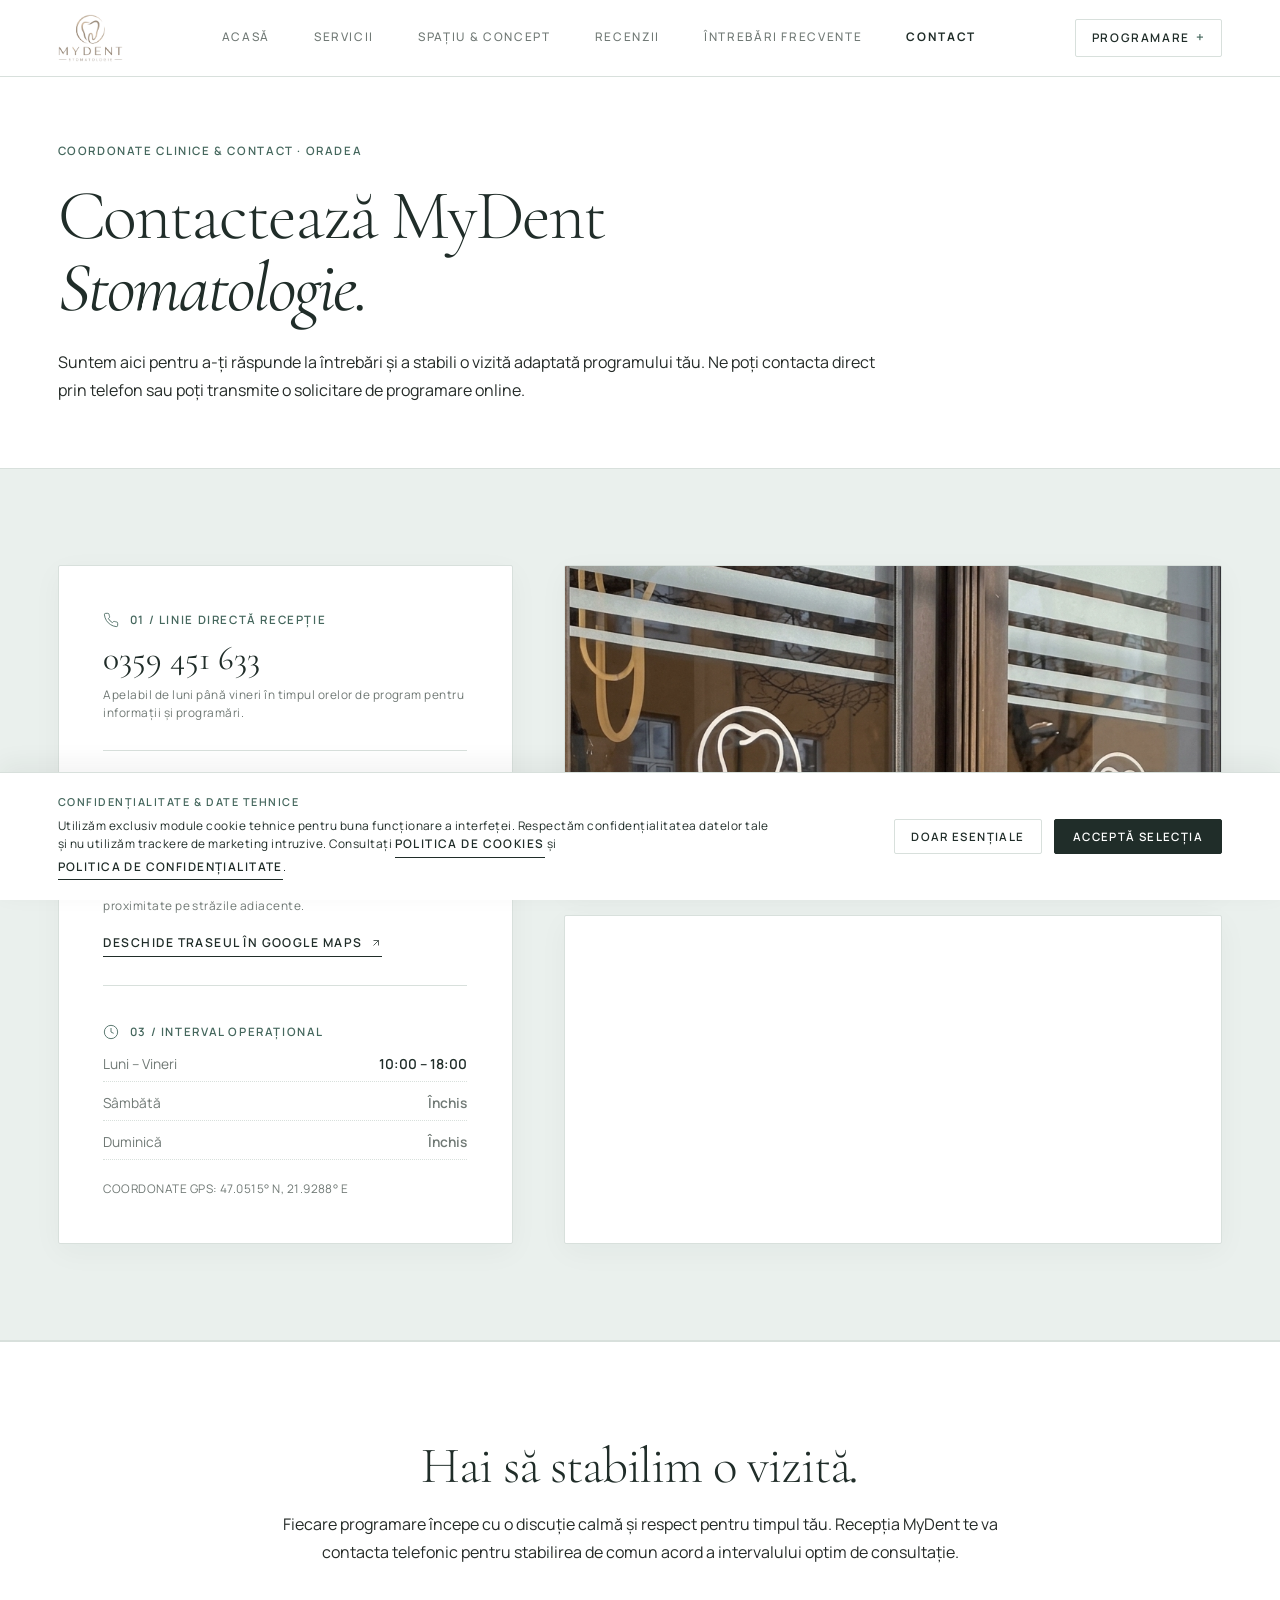
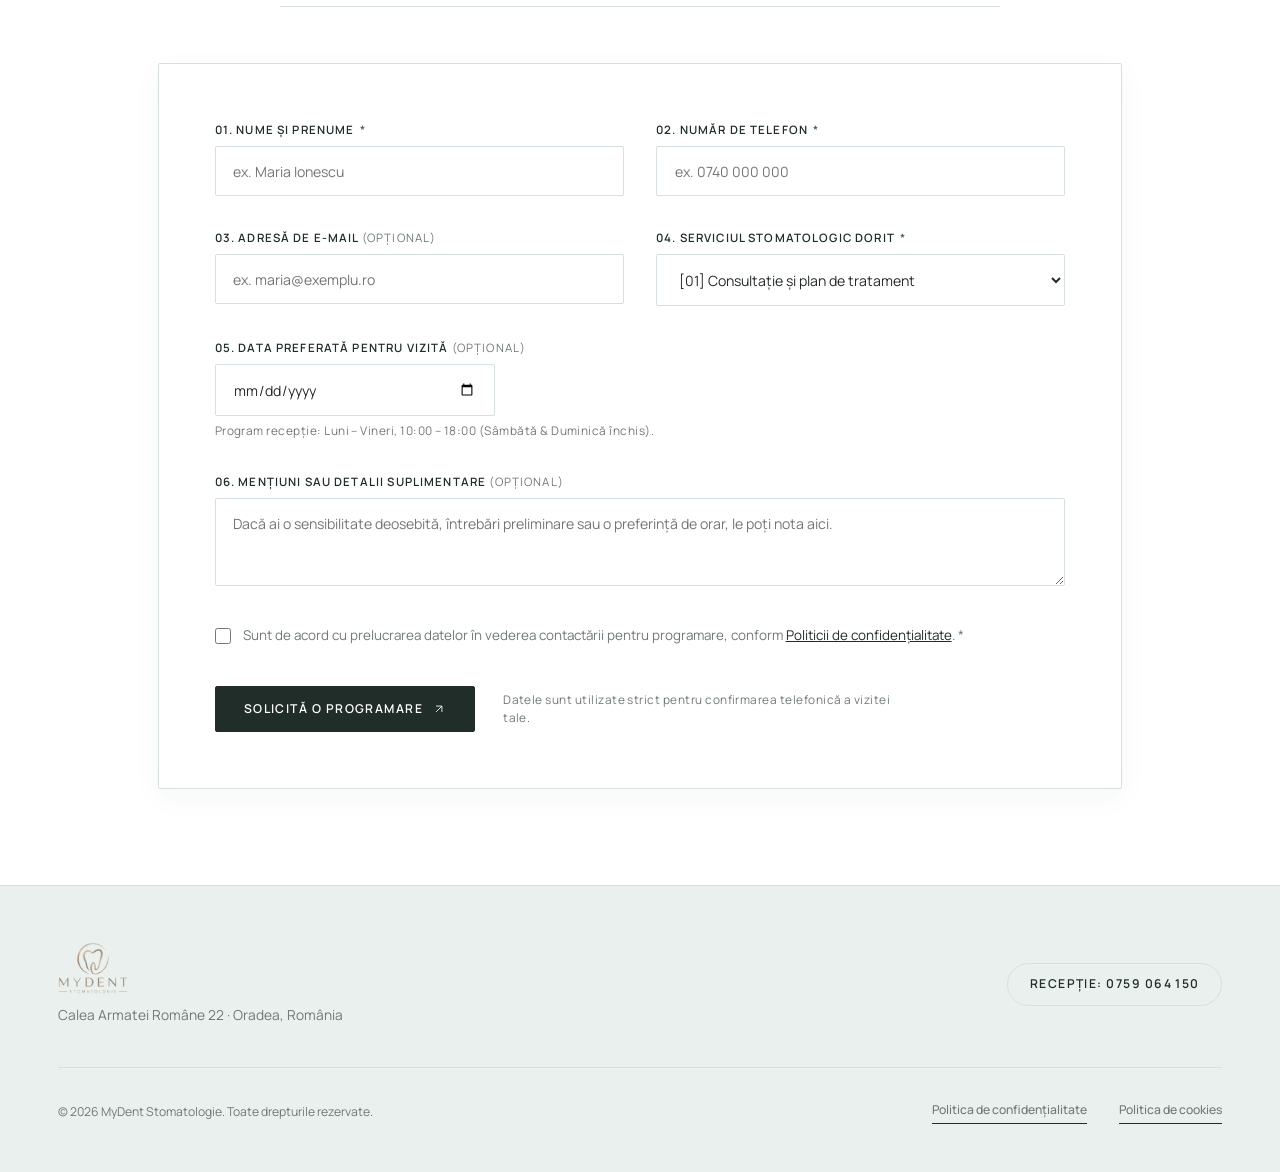
==== contact.html @ 9d2255e8 "Initial commit: MyDent Stomatologie Oradea website" ====
<!DOCTYPE html>
<html lang="ro">
  <head>
    <meta charset="UTF-8" />
    <meta name="viewport" content="width=device-width, initial-scale=1.0" />
    <title>Contact &amp; Localizare | MyDent Stomatologie Oradea</title>
    <meta name="description" content="Contactează clinica stomatologică MyDent din Oradea. Telefon: 0359 451 633. Adresă: Calea Armatei Române 22. Solicită o programare online." />
    <meta name="robots" content="index, follow" />
    <link rel="icon" type="image/x-icon" href="favicon.ico?v=5" />
    <link rel="icon" type="image/png" sizes="32x32" href="images/favicon.png?v=5" />
    <link rel="icon" type="image/png" sizes="16x16" href="images/favicon-16x16.png?v=5" />
    <link rel="apple-touch-icon" sizes="180x180" href="images/apple-touch-icon.png?v=5" />
    
    <!-- Open Graph -->
    <meta property="og:type" content="website" />
    <meta property="og:title" content="Contact &amp; Localizare | MyDent Stomatologie Oradea" />
    <meta property="og:description" content="Informații de contact, program de consultații și hartă de acces la MyDent Stomatologie pe Calea Armatei Române 22, Oradea." />
    <meta property="og:locale" content="ro_RO" />
    <meta property="og:image" content="images/clinic/entrance_door.jpg" />

    <!-- Google Fonts -->
    <link rel="preconnect" href="https://fonts.googleapis.com" />
    <link rel="preconnect" href="https://fonts.gstatic.com" crossorigin />
    <link href="https://fonts.googleapis.com/css2?family=Cormorant+Garamond:ital,wght@0,300;0,400;0,500;0,600;0,700;1,400;1,500;1,600&family=Manrope:wght@300;400;500;600;700;800&display=swap" rel="stylesheet" />

    <!-- Stylesheet -->
    <link rel="stylesheet" href="css/style.css" />
  </head>
  <body>
    <!-- Site Header -->
    <header class="site-header">
      <div class="container header-container">
        <a href="index.html" style="display: flex; align-items: center; text-decoration: none;" aria-label="MyDent Stomatologie Oradea - Acasă">
          <img src="images/mydent-logo.png" alt="MyDent Stomatologie Oradea" class="header-brand-logo" />
        </a>

        <nav class="desktop-nav" aria-label="Navigare principală">
          <a href="index.html" class="editorial-nav-item">Acasă</a>
          <a href="servicii.html" class="editorial-nav-item">Servicii</a>
          <a href="despre-noi.html" class="editorial-nav-item">Spațiu &amp; Concept</a>
          <a href="index.html#recenzii" class="editorial-nav-item">Recenzii</a>
          <a href="index.html#faq" class="editorial-nav-item">Întrebări Frecvente</a>
          <a href="contact.html" class="editorial-nav-item active">Contact</a>
        </nav>

        <div style="display: flex; align-items: center; gap: 1rem;">
          <a href="#programare" class="btn-nav-enquire desktop-enquire-btn" style="display: none;">
            <span>Programare</span>
            <span style="font-size: 0.85rem; line-height: 1; color: var(--color-primary-accent);">+</span>
          </a>

          <button type="button" class="mobile-toggle" id="mobileToggleBtn" aria-expanded="false" aria-label="Deschide meniul principal">
            <svg class="icon-menu" width="20" height="20" viewBox="0 0 24 24" fill="none" stroke="currentColor" stroke-width="1.5"><line x1="4" x2="20" y1="12" y2="12"/><line x1="4" x2="20" y1="6" y2="6"/><line x1="4" x2="20" y1="18" y2="18"/></svg>
            <svg class="icon-close" width="20" height="20" viewBox="0 0 24 24" fill="none" stroke="currentColor" stroke-width="1.5" style="display: none;"><path d="M18 6 6 18"/><path d="m6 6 12 12"/></svg>
          </button>
        </div>
      </div>
    </header>

    <!-- Mobile Drawer -->
    <div class="mobile-drawer" id="mobileDrawer" role="dialog" aria-modal="true" aria-label="Meniu de navigare">
      <div style="display: flex; flex-direction: column;">
        <span class="editorial-label" style="margin-bottom: 1.5rem;">INDEX NAVIGARE · MYDENT</span>
        <a href="index.html" class="mobile-drawer-link">Acasă</a>
        <a href="servicii.html" class="mobile-drawer-link">Servicii</a>
        <a href="despre-noi.html" class="mobile-drawer-link">Spațiu &amp; Concept</a>
        <a href="index.html#recenzii" class="mobile-drawer-link">Recenzii</a>
        <a href="index.html#faq" class="mobile-drawer-link">Întrebări Frecvente</a>
        <a href="contact.html" class="mobile-drawer-link active">Contact</a>
      </div>

      <div style="display: flex; flex-direction: column; gap: 1.25rem; padding-top: 2rem; border-top: 1px solid var(--color-borders);">
        <a href="#programare" class="btn-editorial-primary" style="width: 100%; text-align: center;">
          <span>Solicită o programare</span>
          <span>+</span>
        </a>
        <div style="display: flex; flex-direction: column; gap: 0.35rem; font-size: 0.82rem;">
          <div style="color: var(--color-text-secondary); text-transform: uppercase; font-size: 0.68rem; letter-spacing: 0.12em;">Recepție Oradea</div>
          <a href="tel:+40359451633" style="font-weight: 600; color: var(--color-forest-charcoal); text-decoration: none;">0359 451 633</a>
          <div style="color: var(--color-text-secondary);">Calea Armatei Române 22, 410087 Oradea, România</div>
        </div>
      </div>
    </div>

    <!-- Main Content -->
    <main>
      <!-- =========================================================================
           1. EDITORIAL HEADER BANNER
           ========================================================================= -->
      <section style="padding-top: clamp(3rem, 5vw, 5.5rem); padding-bottom: clamp(3rem, 5vw, 4.5rem); background-color: var(--color-white); border-bottom: 1px solid var(--color-borders);">
        <div class="container">
          <div style="max-width: 840px;">
            <span class="editorial-label" style="margin-bottom: 1.25rem; display: block;">
              COORDONATE CLINICE &amp; CONTACT · ORADEA
            </span>
            <h1 class="editorial-hero-title" style="font-size: clamp(2.8rem, 5.5vw, 5rem); margin-bottom: 1.5rem;">
              Contactează MyDent<br />
              <em>Stomatologie.</em>
            </h1>
            <p class="lead-editorial" style="line-height: 1.75; color: var(--color-text-main);">
              Suntem aici pentru a-ți răspunde la întrebări și a stabili o vizită adaptată programului tău. Ne poți contacta direct prin telefon sau poți transmite o solicitare de programare online.
            </p>
          </div>
        </div>
      </section>

      <!-- =========================================================================
           2. CONTACT INDEX & REAL ENTRANCE PHOTOGRAPHY (PALE SAGE #EAF0ED)
           ========================================================================= -->
      <section style="padding-top: 6rem; padding-bottom: 6rem; background-color: var(--color-sec-bg); border-bottom: 1px solid var(--color-borders);">
        <div class="container">
          <div style="display: grid; grid-template-columns: repeat(12, 1fr); gap: clamp(2rem, 4vw, 3.5rem); align-items: stretch;">
            
            <!-- Left 5 Columns -->
            <div style="grid-column: span 5;" class="contact-info-col">
              <div style="background-color: var(--color-white); border: 1px solid var(--color-borders); padding: clamp(2rem, 3.5vw, 3rem); display: flex; flex-direction: column; gap: 2.25rem; height: 100%; justify-content: space-between; box-shadow: 0 8px 30px rgba(32, 45, 41, 0.04); border-radius: 2px;">
                <!-- 01. Telefon -->
                <div style="border-bottom: 1px solid var(--color-borders); padding-bottom: 1.75rem;">
                  <div style="display: flex; align-items: center; gap: 0.65rem; margin-bottom: 0.75rem;">
                    <svg width="16" height="16" viewBox="0 0 24 24" fill="none" stroke="var(--color-primary-accent)" stroke-width="1.3"><path d="M22 16.92v3a2 2 0 0 1-2.18 2 19.79 19.79 0 0 1-8.63-3.07 19.5 19.5 0 0 1-6-6 19.79 19.79 0 0 1-3.07-8.67A2 2 0 0 1 4.11 2h3a2 2 0 0 1 2 1.72 12.84 12.84 0 0 0 .7 2.81 2 2 0 0 1-.45 2.11L8.09 9.91a16 16 0 0 0 6 6l1.27-1.27a2 2 0 0 1 2.11-.45 12.84 12.84 0 0 0 2.81.7A2 2 0 0 1 22 16.92z"/></svg>
                    <span class="editorial-label" style="font-size: 0.72rem;">01 / LINIE DIRECTĂ RECEPȚIE</span>
                  </div>
                  <a href="tel:+40359451633" style="font-family: var(--font-serif); font-size: 2.1rem; font-weight: 400; color: var(--color-forest-charcoal); display: block; text-decoration: none; line-height: 1.1; margin-bottom: 0.5rem;">
                    0359 451 633
                  </a>
                  <p class="caption-editorial" style="margin: 0; color: var(--color-text-secondary);">
                    Apelabil de luni până vineri în timpul orelor de program pentru informații și programări.
                  </p>
                </div>

                <!-- 02. Adresă -->
                <div style="border-bottom: 1px solid var(--color-borders); padding-bottom: 1.75rem;">
                  <div style="display: flex; align-items: center; gap: 0.65rem; margin-bottom: 0.75rem;">
                    <svg width="16" height="16" viewBox="0 0 24 24" fill="none" stroke="var(--color-primary-accent)" stroke-width="1.3"><path d="M20 10c0 4.993-5.539 10.193-7.399 11.799a1 1 0 0 1-1.202 0C9.539 20.193 4 14.993 4 10a8 8 0 0 1 16 0"/><circle cx="12" cy="10" r="3"/></svg>
                    <span class="editorial-label" style="font-size: 0.72rem;">02 / SEDIU &amp; ACCES CLINICĂ</span>
                  </div>
                  <div style="font-weight: 600; font-size: 1.05rem; color: var(--color-forest-charcoal); margin-bottom: 0.35rem;">
                    Calea Armatei Române 22, 410087 Oradea, România
                  </div>
                  <p class="caption-editorial" style="margin: 0 0 0.85rem 0; color: var(--color-text-secondary);">
                    Parter, acces stradal direct și locuri de parcare disponibile în proximitate pe străzile adiacente.
                  </p>
                  <a href="https://www.google.com/maps/search/?api=1&query=Calea+Armatei+Rom%C3%A2ne+22,+410087+Oradea,+Rom%C3%A2nia" target="_blank" rel="noopener noreferrer" class="editorial-link" style="font-size: 0.76rem;">
                    <span>Deschide traseul în Google Maps</span>
                    <svg width="12" height="12" viewBox="0 0 24 24" fill="none" stroke="currentColor" stroke-width="1.5"><path d="M7 7h10v10"/><path d="M7 17 17 7"/></svg>
                  </a>
                </div>

                <!-- 03. Program -->
                <div>
                  <div style="display: flex; align-items: center; gap: 0.65rem; margin-bottom: 0.75rem;">
                    <svg width="16" height="16" viewBox="0 0 24 24" fill="none" stroke="var(--color-primary-accent)" stroke-width="1.3"><circle cx="12" cy="12" r="10"/><polyline points="12 6 12 12 16 14"/></svg>
                    <span class="editorial-label" style="font-size: 0.72rem;">03 / INTERVAL OPERAȚIONAL</span>
                  </div>

                  <div style="display: flex; flex-direction: column; gap: 0.6rem;">
                    <div style="display: flex; justify-content: space-between; font-size: 0.86rem; padding-bottom: 0.35rem; border-bottom: 1px dotted var(--color-borders);">
                      <span style="color: var(--color-text-secondary);">Luni – Vineri</span>
                      <span style="font-weight: 600; color: var(--color-forest-charcoal);">10:00 – 18:00</span>
                    </div>
                    <div style="display: flex; justify-content: space-between; font-size: 0.86rem; padding-bottom: 0.35rem; border-bottom: 1px dotted var(--color-borders);">
                      <span style="color: var(--color-text-secondary);">Sâmbătă</span>
                      <span style="font-weight: 600; color: var(--color-text-secondary);">Închis</span>
                    </div>
                    <div style="display: flex; justify-content: space-between; font-size: 0.86rem; padding-bottom: 0.35rem; border-bottom: 1px dotted var(--color-borders);">
                      <span style="color: var(--color-text-secondary);">Duminică</span>
                      <span style="font-weight: 600; color: var(--color-text-secondary);">Închis</span>
                    </div>
                  </div>

                  <div class="caption-editorial" style="margin-top: 1.25rem; color: var(--color-text-secondary);">
                    COORDONATE GPS: 47.0515° N, 21.9288° E
                  </div>
                </div>
              </div>
            </div>

            <!-- Right 7 Columns -->
            <div style="grid-column: span 7;" class="contact-map-col">
              <div style="display: flex; flex-direction: column; gap: 1.75rem; height: 100%;">
                <div style="border: 1px solid var(--color-borders); overflow: hidden; background-color: var(--color-white); box-shadow: 0 8px 30px rgba(32, 45, 41, 0.04); border-radius: 2px;">
                  <img src="images/clinic/entrance_door.jpg" alt="Intrarea reală a clinicii MyDent pe Calea Armatei Române 22 cu sigla și programul afișat" style="width: 100%; height: 320px; object-fit: cover; object-position: center 20%; display: block;" />
                </div>

                <div style="flex-grow: 1; min-height: 280px; border: 1px solid var(--color-borders); overflow: hidden; background-color: var(--color-white); border-radius: 2px; box-shadow: 0 8px 30px rgba(32, 45, 41, 0.04);">
                  <iframe title="Harta localizare MyDent Stomatologie Oradea" width="100%" height="100%" style="border: 0; min-height: 280px; display: block;" loading="lazy" allowfullscreen referrerpolicy="no-referrer-when-downgrade" src="https://maps.google.com/maps?q=Calea+Armatei+Romane+22,+Oradea,+Romania&t=&z=16&ie=UTF8&iwloc=&output=embed"></iframe>
                </div>
              </div>
            </div>

          </div>
        </div>
      </section>

      <!-- =========================================================================
           3. APPOINTMENT RESERVATION SECTION
           ========================================================================= -->
      <section id="programare" style="background-color: var(--color-main-bg); padding: 6rem 0; border-top: 1px solid var(--color-borders);">
        <div class="container" style="max-width: 1080px;">
          <div style="max-width: 720px; margin: 0 auto 3.5rem auto; text-align: center; padding-bottom: 2.5rem; border-bottom: 1px solid var(--color-borders);">
            <h2 class="headline-section" style="margin-bottom: 1rem;">
              Hai să stabilim o vizită<em>.</em>
            </h2>
            <p class="lead-editorial" style="margin: 0 auto; color: var(--color-text-main);">
              Fiecare programare începe cu o discuție calmă și respect pentru timpul tău. Recepția MyDent te va contacta telefonic pentru stabilirea de comun acord a intervalului optim de consultație.
            </p>
          </div>

          <div style="background-color: var(--color-white); border: 1px solid var(--color-borders); padding: clamp(2rem, 5vw, 3.5rem); box-shadow: 0 8px 30px rgba(32, 45, 41, 0.04); border-radius: 2px;">
            <div id="formSuccessBox" style="display: none; text-align: left; padding: 2rem; border-left: 3px solid var(--color-primary-accent); background-color: var(--color-sec-bg); border-radius: 2px;">
              <div style="display: flex; align-items: center; gap: 0.6rem; margin-bottom: 0.8rem; color: var(--color-primary-accent);">
                <svg width="20" height="20" viewBox="0 0 24 24" fill="none" stroke="currentColor" stroke-width="1.5"><path d="M12 22c5.523 0 10-4.477 10-10S17.523 2 12 2 2 6.477 2 12s4.477 10 10 10z"/><path d="m9 12 2 2 4-4"/></svg>
                <span class="editorial-label">SOLICITARE ÎNREGISTRATĂ CU SUCCES</span>
              </div>
              <h3 style="font-family: var(--font-serif); font-size: 2rem; font-weight: 400; margin-bottom: 0.75rem; color: var(--color-forest-charcoal);">
                Vă mulțumim pentru încredere<em>.</em>
              </h3>
              <p class="body-editorial" style="margin-bottom: 1.5rem; max-width: 680px; color: var(--color-text-main);">
                Cererea ta a fost transmisă. Un reprezentant MyDent te va contacta telefonic în intervalul orelor de program (Luni – Vineri: 10:00 – 18:00) pentru a confirma data și ora exactă.
              </p>
              <div style="padding: 1rem 1.25rem; background-color: var(--color-soft-sage); border: 1px solid var(--color-borders); font-size: 0.82rem; color: var(--color-forest-charcoal); margin-bottom: 1.75rem;">
                <strong>Notă de conformitate:</strong> Aceasta reprezintă o solicitare preliminară. Rezervarea devine definitivă numai după confirmarea telefonică directă cu personalul clinicii.
              </div>
              <div style="display: flex; gap: 1rem; flex-wrap: wrap;">
                <button type="button" id="formResetBtn" class="btn-editorial-outline">Trimite altă solicitare</button>
                <a href="tel:+40359451633" class="btn-editorial-primary">
                  <svg width="14" height="14" viewBox="0 0 24 24" fill="none" stroke="currentColor" stroke-width="1.4"><path d="M22 16.92v3a2 2 0 0 1-2.18 2 19.79 19.79 0 0 1-8.63-3.07 19.5 19.5 0 0 1-6-6 19.79 19.79 0 0 1-3.07-8.67A2 2 0 0 1 4.11 2h3a2 2 0 0 1 2 1.72 12.84 12.84 0 0 0 .7 2.81 2 2 0 0 1-.45 2.11L8.09 9.91a16 16 0 0 0 6 6l1.27-1.27a2 2 0 0 1 2.11-.45 12.84 12.84 0 0 0 2.81.7A2 2 0 0 1 22 16.92z"/></svg>
                  <span>Apelează recepția: 0359 451 633</span>
                </a>
              </div>
            </div>

            <form id="appointmentForm" novalidate>
              <div style="display: grid; grid-template-columns: repeat(auto-fit, minmax(240px, 1fr)); gap: 2rem; margin-bottom: 2rem;">
                <div>
                  <label for="fullName" class="form-editorial-label">01. Nume și prenume <span class="req">*</span></label>
                  <input id="fullName" type="text" required class="form-editorial-input" placeholder="ex. Maria Ionescu" />
                  <span id="fullNameError" style="display: none; font-size: 0.75rem; color: #b93838; margin-top: 0.35rem; font-family: var(--font-sans);"></span>
                </div>
                <div>
                  <label for="phone" class="form-editorial-label">02. Număr de telefon <span class="req">*</span></label>
                  <input id="phone" type="tel" required class="form-editorial-input" placeholder="ex. 0740 000 000" />
                  <span id="phoneError" style="display: none; font-size: 0.75rem; color: #b93838; margin-top: 0.35rem; font-family: var(--font-sans);"></span>
                </div>
              </div>

              <div style="display: grid; grid-template-columns: repeat(auto-fit, minmax(240px, 1fr)); gap: 2rem; margin-bottom: 2rem;">
                <div>
                  <label for="email" class="form-editorial-label">03. Adresă de e-mail <span style="color: var(--color-text-secondary); font-weight: 400;">(opțional)</span></label>
                  <input id="email" type="email" class="form-editorial-input" placeholder="ex. maria@exemplu.ro" />
                  <span id="emailError" style="display: none; font-size: 0.75rem; color: #b93838; margin-top: 0.35rem; font-family: var(--font-sans);"></span>
                </div>
                <div>
                  <label for="service" class="form-editorial-label">04. Serviciul stomatologic dorit <span class="req">*</span></label>
                  <select id="service" class="form-editorial-select">
                    <option value="Consultație și plan de tratament">[01] Consultație și plan de tratament</option>
                    <option value="Detartraj și igienizare profesională">[02] Detartraj și igienizare profesională</option>
                    <option value="Estetică dentară">[03] Estetică dentară</option>
                    <option value="Albire dentară">[04] Albire dentară</option>
                    <option value="Implantologie">[05] Implantologie</option>
                    <option value="Tratamente fără durere">[06] Tratamente fără durere</option>
                    <option value="Alte servicii">[07] Altă consultație sau tratament</option>
                  </select>
                </div>
              </div>

              <div style="margin-bottom: 2rem;">
                <label for="preferredDate" class="form-editorial-label">05. Data preferată pentru vizită <span style="color: var(--color-text-secondary); font-weight: 400;">(opțional)</span></label>
                <input id="preferredDate" type="date" class="form-editorial-input" style="max-width: 280px;" />
                <span class="caption-editorial" style="display: block; margin-top: 0.4rem; color: var(--color-text-secondary);">Program recepție: Luni – Vineri, 10:00 – 18:00 (Sâmbătă &amp; Duminică închis).</span>
              </div>

              <div style="margin-bottom: 2rem;">
                <label for="message" class="form-editorial-label">06. Mențiuni sau detalii suplimentare <span style="color: var(--color-text-secondary); font-weight: 400;">(opțional)</span></label>
                <textarea id="message" rows="3" class="form-editorial-textarea" placeholder="Dacă ai o sensibilitate deosebită, întrebări preliminare sau o preferință de orar, le poți nota aici."></textarea>
              </div>

              <div style="margin-bottom: 2.5rem;">
                <label style="display: flex; align-items: flex-start; gap: 0.75rem; cursor: pointer; font-size: 0.84rem; color: var(--color-text-secondary); line-height: 1.5;">
                  <input type="checkbox" id="privacyConsent" style="margin-top: 3px; accent-color: var(--color-primary-accent); width: 16px; height: 16px; border-radius: 2px;" />
                  <span>
                    Sunt de acord cu prelucrarea datelor în vederea contactării pentru programare, conform
                    <a href="politica-confidentialitate.html" target="_blank" style="color: var(--color-forest-charcoal); text-decoration: underline;">Politicii de confidențialitate</a>. <span class="req">*</span>
                  </span>
                </label>
                <span id="privacyConsentError" style="display: none; font-size: 0.75rem; color: #b93838; margin-top: 0.35rem; margin-left: 1.75rem; font-family: var(--font-sans);"></span>
              </div>

              <div style="display: flex; align-items: center; gap: 1.75rem; flex-wrap: wrap;">
                <button type="submit" class="btn-editorial-primary" style="min-width: 240px;">
                  <span>Solicită o programare</span>
                  <svg width="14" height="14" viewBox="0 0 24 24" fill="none" stroke="currentColor" stroke-width="1.5"><path d="M7 7h10v10"/><path d="M7 17 17 7"/></svg>
                </button>
                <span class="caption-editorial" style="max-width: 400px; color: var(--color-text-secondary);">
                  Datele sunt utilizate strict pentru confirmarea telefonică a vizitei tale.
                </span>
              </div>
            </form>
          </div>
        </div>
      </section>
    </main>

    <!-- Footer -->
    <footer class="site-footer">
      <div class="container">
        <div style="display: flex; flex-wrap: wrap; align-items: center; justify-content: space-between; gap: 2rem; padding-bottom: 2.5rem; border-bottom: 1px solid var(--color-borders);">
          <div style="display: flex; flex-direction: column; gap: 0.65rem;">
            <a href="index.html" style="display: inline-block; text-decoration: none;" aria-label="MyDent Stomatologie Oradea - Acasă">
              <img src="images/mydent-logo.png" alt="MyDent Stomatologie Oradea" style="height: 52px; width: auto; display: block; object-fit: contain;" />
            </a>
            <div style="font-size: 0.86rem; color: var(--color-text-secondary);">
              Calea Armatei Române 22 · Oradea, România
            </div>
          </div>

          <a href="tel:0759064150" class="btn-editorial-outline" style="padding: 0.65rem 1.35rem; font-size: 0.76rem; border-radius: 999px; text-decoration: none;">
            <span>Recepție: 0759 064 150</span>
          </a>
        </div>

        <div style="display: flex; flex-wrap: wrap; align-items: center; justify-content: space-between; gap: 1.25rem; padding-top: 2rem; font-size: 0.76rem; color: var(--color-text-secondary);">
          <div>© 2026 MyDent Stomatologie. Toate drepturile rezervate.</div>
          <div style="display: flex; align-items: center; gap: 2rem; flex-wrap: wrap;">
            <a href="politica-confidentialitate.html" class="editorial-link" style="font-size: 0.76rem; color: var(--color-text-secondary); text-transform: none; letter-spacing: normal; font-weight: 500;">
              Politica de confidențialitate
            </a>
            <a href="politica-cookies.html" class="editorial-link" style="font-size: 0.76rem; color: var(--color-text-secondary); text-transform: none; letter-spacing: normal; font-weight: 500;">
              Politica de cookies
            </a>
          </div>
        </div>
      </div>
    </footer>

    <!-- Cookie Consent Banner -->
    <div id="cookieBanner" class="cookie-banner" role="region" aria-label="Setări confidențialitate și module cookie">
      <div class="container" style="display: flex; flex-wrap: wrap; align-items: center; justify-content: space-between; gap: 1.25rem;">
        <div style="max-width: 720px;">
          <div style="display: flex; align-items: center; gap: 0.65rem; margin-bottom: 0.35rem;">
            <span class="editorial-label" style="font-size: 0.68rem;">CONFIDENȚIALITATE &amp; DATE TEHNICE</span>
          </div>
          <p class="caption-editorial" style="margin: 0; line-height: 1.55; color: var(--color-forest-charcoal);">
            Utilizăm exclusiv module cookie tehnice pentru buna funcționare a interfeței. Respectăm confidențialitatea datelor tale și nu utilizăm trackere de marketing intruzive. Consultați
            <a href="politica-cookies.html" class="editorial-link" style="font-size: 0.74rem;">Politica de cookies</a> și
            <a href="politica-confidentialitate.html" class="editorial-link" style="font-size: 0.74rem;">Politica de confidențialitate</a>.
          </p>
        </div>

        <div style="display: flex; align-items: center; gap: 0.75rem; flex-wrap: wrap;">
          <button type="button" id="cookieAcceptEssential" class="btn-editorial-outline" style="padding: 0.55rem 1rem; font-size: 0.72rem;">Doar esențiale</button>
          <button type="button" id="cookieAcceptAll" class="btn-editorial-primary" style="padding: 0.55rem 1.15rem; font-size: 0.72rem;">Acceptă selecția</button>
        </div>
      </div>
    </div>

    <script src="js/main.js"></script>
  </body>
</html>
---- css/style.css ----
@charset "UTF-8";

/* ==========================================================================
   MYDENT STOMATOLOGIE ORADEA — SAGE & PORCELAIN VISUAL IDENTITY
   Pure HTML/CSS/JS Static Architecture for GitHub Pages & Local Browsing
   ========================================================================== */

:root {
  /* Sage & Porcelain Palette */
  --color-main-bg: #FFFFFF;
  --color-sec-bg: #EAF0ED;
  --color-soft-sage: #DCE7E3;
  --color-primary-accent: #45675D;
  --color-forest-charcoal: #202D29;
  --color-text-main: #252B28;
  --color-text-secondary: #707975;
  --color-borders: #D8E0DC;
  --color-white: #FFFFFF;

  /* Systematic Design Tokens */
  --bg-primary: var(--color-white);
  --bg-secondary: var(--color-sec-bg);
  --bg-surface: var(--color-white);
  --bg-soft-sage: var(--color-soft-sage);

  --font-serif: 'Cormorant Garamond', Georgia, serif;
  --font-sans: 'Manrope', -apple-system, BlinkMacSystemFont, 'Segoe UI', Roboto, sans-serif;

  --container-max: 1440px;
  --container-narrow: 980px;
  --header-height: 76px;
  --transition-fast: all 0.22s cubic-bezier(0.16, 1, 0.3, 1);
  --transition-smooth: all 0.38s cubic-bezier(0.16, 1, 0.3, 1);
  --transition-slow: all 0.65s cubic-bezier(0.16, 1, 0.3, 1);
}

/* Reset & Base */
*, *::before, *::after {
  box-sizing: border-box;
  margin: 0;
  padding: 0;
}

html {
  font-size: 16px;
  scroll-behavior: smooth;
  scroll-padding-top: calc(var(--header-height) + 16px);
  -webkit-font-smoothing: antialiased;
  -moz-osx-font-smoothing: grayscale;
  background-color: var(--color-main-bg);
  color: var(--color-text-main);
  overflow-x: hidden;
  max-width: 100%;
}

body {
  font-family: var(--font-sans);
  font-weight: 400;
  line-height: 1.65;
  color: var(--color-text-main);
  background-color: var(--color-main-bg);
  min-height: 100vh;
  display: flex;
  flex-direction: column;
  overflow-x: hidden;
  max-width: 100%;
}

main {
  flex-grow: 1;
}

/* Typography */
h1, h2, h3, h4 {
  font-family: var(--font-serif);
  font-weight: 400;
  line-height: 1.08;
  color: var(--color-forest-charcoal);
  letter-spacing: -0.02em;
}

.editorial-hero-title {
  font-family: var(--font-serif);
  font-size: clamp(2.4rem, 6.5vw, 6rem);
  font-weight: 300;
  line-height: 1.02;
  letter-spacing: -0.03em;
  color: var(--color-forest-charcoal);
  overflow-wrap: break-word;
}

.editorial-hero-title em {
  font-family: var(--font-serif);
  font-style: italic;
  font-weight: 400;
  color: var(--color-forest-charcoal);
  display: inline-block;
}

.headline-section {
  font-family: var(--font-serif);
  font-size: clamp(1.85rem, 4vw, 3.5rem);
  font-weight: 300;
  line-height: 1.1;
  letter-spacing: -0.02em;
  color: var(--color-forest-charcoal);
  overflow-wrap: break-word;
}

.headline-section em {
  font-family: var(--font-serif);
  font-style: italic;
  font-weight: 400;
}

.lead-editorial {
  font-family: var(--font-sans);
  font-size: clamp(1rem, 1.25vw, 1.15rem);
  font-weight: 400;
  line-height: 1.75;
  color: var(--color-text-main);
}

.body-editorial {
  font-family: var(--font-sans);
  font-size: 0.94rem;
  font-weight: 400;
  line-height: 1.7;
  color: var(--color-text-secondary);
}

.caption-editorial {
  font-family: var(--font-sans);
  font-size: 0.74rem;
  line-height: 1.5;
  color: var(--color-text-secondary);
  letter-spacing: 0.04em;
}

.editorial-label {
  font-family: var(--font-sans);
  font-size: 0.72rem;
  font-weight: 600;
  letter-spacing: 0.14em;
  text-transform: uppercase;
  color: var(--color-primary-accent);
  display: inline-flex;
  align-items: center;
  gap: 0.45rem;
}

/* Containers */
.container {
  width: 100%;
  max-width: var(--container-max);
  margin-left: auto;
  margin-right: auto;
  padding-left: clamp(1.5rem, 4.5vw, 4rem);
  padding-right: clamp(1.5rem, 4.5vw, 4rem);
}

.container-narrow {
  width: 100%;
  max-width: var(--container-narrow);
  margin-left: auto;
  margin-right: auto;
  padding-left: clamp(1.5rem, 4vw, 3rem);
  padding-right: clamp(1.5rem, 4vw, 3rem);
}

/* Links & Buttons */
.editorial-link {
  display: inline-flex;
  align-items: center;
  gap: 0.45rem;
  font-family: var(--font-sans);
  font-size: 0.78rem;
  font-weight: 600;
  letter-spacing: 0.12em;
  text-transform: uppercase;
  color: var(--color-forest-charcoal);
  text-decoration: none;
  position: relative;
  padding-bottom: 4px;
  transition: var(--transition-fast);
}

.editorial-link::after {
  content: '';
  position: absolute;
  bottom: 0;
  left: 0;
  width: 100%;
  height: 1px;
  background-color: var(--color-forest-charcoal);
  transform: scaleX(1);
  transform-origin: left;
  transition: transform 0.3s cubic-bezier(0.16, 1, 0.3, 1), background-color 0.2s ease;
}

.editorial-link:hover {
  color: var(--color-primary-accent);
}

.editorial-link:hover::after {
  background-color: var(--color-primary-accent);
  transform: scaleX(1.05);
}

.btn-editorial-primary {
  display: inline-flex;
  align-items: center;
  justify-content: center;
  gap: 0.55rem;
  background-color: var(--color-forest-charcoal);
  color: #FFFFFF !important;
  border: 1px solid var(--color-forest-charcoal);
  padding: 0.85rem 1.75rem;
  font-family: var(--font-sans);
  font-size: 0.76rem;
  font-weight: 600;
  letter-spacing: 0.12em;
  text-transform: uppercase;
  border-radius: 2px;
  cursor: pointer;
  transition: var(--transition-fast);
  white-space: nowrap;
  text-decoration: none;
  position: relative;
  overflow: hidden;
}

.btn-editorial-primary::after {
  content: '';
  position: absolute;
  top: -50%;
  left: -70%;
  width: 45%;
  height: 200%;
  background: linear-gradient(
    60deg,
    rgba(255, 255, 255, 0) 0%,
    rgba(255, 255, 255, 0.24) 50%,
    rgba(255, 255, 255, 0) 100%
  );
  transform: rotate(25deg);
  pointer-events: none;
  transition: none;
}

.btn-editorial-primary:hover::after {
  left: 140%;
  transition: left 0.65s cubic-bezier(0.16, 1, 0.3, 1);
}

.btn-editorial-primary:hover {
  background-color: var(--color-primary-accent);
  border-color: var(--color-primary-accent);
  color: #FFFFFF !important;
  transform: translateY(-1px);
}

.btn-editorial-primary:active,
.btn-editorial-outline:active,
.btn-nav-enquire:active {
  transform: scale(0.97);
}

.btn-editorial-outline {
  display: inline-flex;
  align-items: center;
  justify-content: center;
  gap: 0.55rem;
  background-color: transparent;
  color: var(--color-forest-charcoal);
  border: 1px solid var(--color-borders);
  padding: 0.85rem 1.65rem;
  font-family: var(--font-sans);
  font-size: 0.76rem;
  font-weight: 600;
  letter-spacing: 0.12em;
  text-transform: uppercase;
  border-radius: 2px;
  cursor: pointer;
  transition: var(--transition-fast);
  white-space: nowrap;
  text-decoration: none;
}

.btn-editorial-outline:hover {
  border-color: var(--color-primary-accent);
  color: var(--color-primary-accent);
  background-color: rgba(69, 103, 93, 0.05);
  transform: translateY(-1px);
}

.btn-nav-enquire {
  display: inline-flex;
  align-items: center;
  gap: 0.35rem;
  font-family: var(--font-sans);
  font-size: 0.74rem;
  font-weight: 600;
  letter-spacing: 0.14em;
  text-transform: uppercase;
  color: var(--color-forest-charcoal);
  text-decoration: none;
  padding: 0.5rem 1rem;
  border: 1px solid var(--color-borders);
  border-radius: 2px;
  transition: var(--transition-fast);
}

.btn-nav-enquire:hover {
  border-color: var(--color-primary-accent);
  background-color: var(--color-primary-accent);
  color: #FFFFFF !important;
}

/* Header & Nav */
.site-header {
  position: sticky;
  top: 0;
  left: 0;
  width: 100%;
  z-index: 90;
  background-color: var(--color-white);
  border-bottom: 1px solid var(--color-borders);
  transition: var(--transition-fast);
}

.site-header.scrolled {
  background-color: rgba(255, 255, 255, 0.98);
  backdrop-filter: blur(12px);
  -webkit-backdrop-filter: blur(12px);
}

.header-container {
  display: flex;
  align-items: center;
  justify-content: space-between;
  height: var(--header-height);
}

.header-brand-logo {
  height: 48px;
  width: auto;
  display: block;
  object-fit: contain;
  transition: transform 0.25s ease;
}

.header-brand-logo:hover {
  opacity: 0.92;
}

.desktop-nav {
  display: none;
  align-items: center;
  gap: 2.75rem;
}

.editorial-nav-item {
  font-family: var(--font-sans);
  font-size: 0.74rem;
  font-weight: 500;
  letter-spacing: 0.14em;
  text-transform: uppercase;
  color: var(--color-text-secondary);
  text-decoration: none;
  position: relative;
  padding-bottom: 3px;
  transition: color 0.2s ease;
}

.editorial-nav-item:hover,
.editorial-nav-item.active {
  color: var(--color-forest-charcoal);
  font-weight: 700;
}

.mobile-toggle {
  display: flex;
  align-items: center;
  justify-content: center;
  width: 40px;
  height: 40px;
  color: var(--color-forest-charcoal);
  border: 1px solid var(--color-borders);
  background-color: var(--color-white);
  border-radius: 2px;
  cursor: pointer;
}

/* Mobile Drawer */
.mobile-drawer {
  position: fixed;
  top: var(--header-height);
  left: 0;
  right: 0;
  bottom: 0;
  background-color: var(--color-white);
  z-index: 89;
  display: none;
  flex-direction: column;
  justify-content: space-between;
  padding: 2.5rem 1.75rem;
  overflow-y: auto;
  border-top: 1px solid var(--color-borders);
}

.mobile-drawer.open {
  display: flex;
}

.mobile-drawer-link {
  font-family: var(--font-serif);
  font-size: 2.2rem;
  font-weight: 300;
  color: var(--color-forest-charcoal);
  padding: 0.85rem 0;
  border-bottom: 1px solid var(--color-borders);
  text-decoration: none;
  transition: color 0.2s ease;
}

.mobile-drawer-link:hover,
.mobile-drawer-link.active {
  color: var(--color-primary-accent);
}

/* Form Styles */
.form-editorial-input,
.form-editorial-select,
.form-editorial-textarea {
  width: 100%;
  padding: 0.9rem 1.1rem;
  background-color: var(--color-white);
  border: 1px solid var(--color-borders);
  border-radius: 2px;
  font-family: var(--font-sans);
  font-size: 0.88rem;
  color: var(--color-text-main);
  transition: var(--transition-fast);
}

.form-editorial-input:focus,
.form-editorial-select:focus,
.form-editorial-textarea:focus {
  outline: none;
  border-color: var(--color-primary-accent);
  background-color: #FFFFFF;
  box-shadow: 0 0 0 3px rgba(69, 103, 93, 0.12);
}

.form-editorial-label {
  display: block;
  font-family: var(--font-sans);
  font-size: 0.72rem;
  font-weight: 600;
  letter-spacing: 0.1em;
  text-transform: uppercase;
  color: var(--color-forest-charcoal);
  margin-bottom: 0.45rem;
}

.form-editorial-label span.req {
  color: var(--color-primary-accent);
  margin-left: 2px;
}

/* Service Row */
.editorial-service-row {
  position: relative;
  overflow: hidden;
  padding: clamp(1.25rem, 2.5vw, 1.85rem) clamp(0.75rem, 2vw, 1.5rem);
  border-bottom: 1px solid var(--color-borders);
  cursor: pointer;
  transition: all 0.28s cubic-bezier(0.16, 1, 0.3, 1);
  border-radius: 2px;
  text-decoration: none;
  display: block;
  color: inherit;
}

.editorial-service-row::before {
  content: '';
  position: absolute;
  left: 0;
  top: 0;
  bottom: 0;
  width: 3.5px;
  background-color: var(--color-primary-accent);
  transform: scaleY(0);
  transform-origin: center;
  transition: transform 0.28s cubic-bezier(0.16, 1, 0.3, 1);
}

.editorial-service-row:hover {
  background-color: #F3F7F5;
  border-color: rgba(69, 103, 93, 0.35);
  transform: translateX(4px);
}

.editorial-service-row:hover::before {
  transform: scaleY(1);
}

.editorial-service-row:hover .service-row-icon {
  transform: translateX(5px) scale(1.15);
  color: var(--color-forest-charcoal);
}

.service-row-icon {
  color: var(--color-primary-accent);
  flex-shrink: 0;
  display: flex;
  align-items: center;
  transition: transform 0.28s cubic-bezier(0.16, 1, 0.3, 1), color 0.2s ease;
}

/* Gallery & Cards */
.gallery-editorial-card {
  grid-column: span 4;
  background-color: var(--color-white);
  border: 1px solid var(--color-borders);
  cursor: pointer;
  overflow: hidden;
  display: flex;
  flex-direction: column;
  box-shadow: 0 8px 24px rgba(32, 45, 41, 0.04);
  border-radius: 2px;
  position: relative;
  transition: transform 0.38s cubic-bezier(0.16, 1, 0.3, 1), box-shadow 0.38s ease, border-color 0.25s ease;
}

.gallery-editorial-card:hover {
  transform: translateY(-5px);
  box-shadow: 0 18px 42px rgba(32, 45, 41, 0.09);
  border-color: var(--color-primary-accent);
}

.gallery-editorial-card:hover .gallery-editorial-img {
  transform: scale(1.05);
}

.gallery-editorial-img {
  width: 100%;
  height: 100%;
  object-fit: cover;
  display: block;
  transition: transform 0.75s cubic-bezier(0.16, 1, 0.3, 1);
}

.gallery-zoom-badge {
  position: absolute;
  bottom: 1.25rem;
  right: 1.25rem;
  background-color: rgba(32, 45, 41, 0.88);
  backdrop-filter: blur(8px);
  -webkit-backdrop-filter: blur(8px);
  color: #FFFFFF;
  padding: 0.4rem 0.8rem;
  border-radius: 999px;
  font-family: var(--font-sans);
  font-size: 0.68rem;
  font-weight: 600;
  letter-spacing: 0.08em;
  display: flex;
  align-items: center;
  gap: 0.45rem;
  opacity: 0;
  transform: translateY(8px);
  transition: all 0.28s cubic-bezier(0.16, 1, 0.3, 1);
  pointer-events: none;
  box-shadow: 0 4px 14px rgba(0, 0, 0, 0.25);
}

.gallery-editorial-card:hover .gallery-zoom-badge {
  opacity: 1;
  transform: translateY(0);
}

/* Lightbox Modal */
.lightbox-modal {
  position: fixed;
  inset: 0;
  z-index: 1000;
  background-color: rgba(32, 45, 41, 0.96);
  backdrop-filter: blur(10px);
  -webkit-backdrop-filter: blur(10px);
  display: none;
  flex-direction: column;
  justify-content: center;
  align-items: center;
  padding: 2rem 1.5rem;
}

.lightbox-modal.open {
  display: flex;
}

.lightbox-close-btn,
.lightbox-nav-btn {
  background-color: transparent;
  border: 1px solid rgba(255, 255, 255, 0.25);
  color: #FFFFFF;
  display: flex;
  align-items: center;
  justify-content: center;
  cursor: pointer;
  border-radius: 2px;
  transition: background-color 0.2s ease;
}

.lightbox-close-btn:hover,
.lightbox-nav-btn:hover {
  background-color: rgba(255, 255, 255, 0.15);
}

/* Reviews Cards */
.review-editorial-card {
  grid-column: span 4;
  background-color: var(--color-white);
  border: 1px solid var(--color-borders);
  padding: 2rem 1.75rem;
  display: flex;
  flex-direction: column;
  justify-content: space-between;
  border-radius: 2px;
  box-shadow: 0 8px 24px rgba(32, 45, 41, 0.04);
  transition: var(--transition-fast);
}

.review-editorial-card:hover {
  transform: translateY(-4px);
  box-shadow: 0 16px 36px rgba(32, 45, 41, 0.08);
  border-color: var(--color-primary-accent);
}

.google-rating-card {
  display: block;
  text-decoration: none;
  background-color: var(--color-sec-bg);
  border: 1px solid var(--color-borders);
  padding: clamp(1.15rem, 3.5vw, 1.6rem);
  border-radius: 12px;
  transition: var(--transition-fast);
  box-sizing: border-box;
  width: 100%;
  max-width: 100%;
  overflow: hidden;
}

.google-rating-card:hover {
  border-color: var(--color-primary-accent);
  transform: translateY(-2px);
  box-shadow: 0 8px 24px rgba(32, 45, 41, 0.06);
}

/* FAQ Accordion */
.faq-accordion-item {
  border-bottom: 1px solid var(--color-borders);
  transition: background-color 0.2s ease;
}

.faq-accordion-item:last-child {
  border-bottom: none;
}

.faq-accordion-item.active {
  background-color: rgba(234, 240, 237, 0.35);
}

.faq-question-btn {
  width: 100%;
  padding: 1.5rem 1.75rem;
  display: flex;
  align-items: center;
  justify-content: space-between;
  gap: 1.25rem;
  background: none;
  border: none;
  text-align: left;
  cursor: pointer;
}

.faq-icon-indicator {
  display: flex;
  align-items: center;
  justify-content: center;
  width: 32px;
  height: 32px;
  border-radius: 50%;
  background-color: var(--color-sec-bg);
  color: var(--color-forest-charcoal);
  flex-shrink: 0;
  transition: transform 0.25s cubic-bezier(0.16, 1, 0.3, 1), background-color 0.2s ease;
}

.faq-accordion-item.active .faq-icon-indicator {
  transform: rotate(180deg);
  background-color: var(--color-soft-sage);
}

.faq-answer-panel {
  display: block;
  max-height: 0;
  opacity: 0;
  overflow: hidden;
  padding: 0 1.75rem;
  color: var(--color-text-main);
  font-size: 0.94rem;
  line-height: 1.75;
  border-top: 1px solid transparent;
  transition: max-height 0.38s cubic-bezier(0.16, 1, 0.3, 1), opacity 0.3s ease, padding 0.35s ease, border-color 0.25s ease;
}

.faq-accordion-item.active .faq-answer-panel {
  max-height: 480px;
  opacity: 1;
  padding: 1rem 1.75rem 1.75rem 1.75rem;
  border-top-color: rgba(216, 224, 220, 0.4);
}

/* ==========================================================================
   SMART EFFECTS & GPU ANIMATIONS (60FPS HIGH-PERFORMANCE)
   ========================================================================== */

/* 1. Header Scroll Progress Bar */
.scroll-progress-bar {
  position: absolute;
  bottom: 0;
  left: 0;
  height: 2.5px;
  width: 100%;
  background: linear-gradient(90deg, var(--color-primary-accent) 0%, #6F9489 50%, var(--color-primary-accent) 100%);
  transform-origin: left;
  transform: scaleX(0);
  will-change: transform;
  z-index: 92;
  transition: transform 0.08s linear;
}

/* 2. Smart Live Status Badge */
.clinic-live-status {
  display: inline-flex;
  align-items: center;
  gap: 0.45rem;
  padding: 0.35rem 0.85rem;
  background-color: rgba(69, 103, 93, 0.06);
  border: 1px solid var(--color-borders);
  border-radius: 999px;
  font-family: var(--font-sans);
  font-size: 0.7rem;
  font-weight: 600;
  color: var(--color-forest-charcoal);
  letter-spacing: 0.04em;
  transition: var(--transition-fast);
  white-space: nowrap;
}

.clinic-live-status:hover {
  background-color: rgba(69, 103, 93, 0.12);
  border-color: var(--color-primary-accent);
}

.status-pulse-dot {
  width: 7.5px;
  height: 7.5px;
  border-radius: 50%;
  background-color: #10B981;
  position: relative;
  display: inline-block;
  flex-shrink: 0;
}

.status-pulse-dot::after {
  content: '';
  position: absolute;
  inset: -3px;
  border-radius: 50%;
  background-color: rgba(16, 185, 129, 0.4);
  animation: pulsePing 2s cubic-bezier(0, 0, 0.2, 1) infinite;
}

.clinic-live-status.closed .status-pulse-dot {
  background-color: #9CA3AF;
}

.clinic-live-status.closed .status-pulse-dot::after {
  display: none;
}

@keyframes pulsePing {
  0% { transform: scale(0.9); opacity: 0.9; }
  70%, 100% { transform: scale(2.4); opacity: 0; }
}

/* 3. Hardware-Accelerated Reveal on Scroll */
.reveal-init {
  opacity: 0;
  transform: translate3d(0, 22px, 0);
  transition: opacity 0.75s cubic-bezier(0.16, 1, 0.3, 1), transform 0.75s cubic-bezier(0.16, 1, 0.3, 1);
  will-change: opacity, transform;
}

.reveal-init.revealed {
  opacity: 1;
  transform: translate3d(0, 0, 0);
}

.stagger-1 { transition-delay: 0.06s; }
.stagger-2 { transition-delay: 0.12s; }
.stagger-3 { transition-delay: 0.18s; }
.stagger-4 { transition-delay: 0.24s; }
.stagger-5 { transition-delay: 0.30s; }
.stagger-6 { transition-delay: 0.36s; }

/* 4. Smart Hero Stats Strip */
.hero-stats-strip {
  display: grid;
  grid-template-columns: repeat(4, 1fr);
  gap: clamp(1rem, 2.5vw, 2rem);
  margin-top: 3.5rem;
  padding-top: 2rem;
  border-top: 1px solid var(--color-borders);
}

.stat-item-box {
  display: flex;
  flex-direction: column;
}

.stat-number-display {
  font-family: var(--font-serif);
  font-size: clamp(2.2rem, 3.2vw, 3.2rem);
  font-weight: 300;
  line-height: 1;
  color: var(--color-forest-charcoal);
  margin-bottom: 0.35rem;
  display: flex;
  align-items: baseline;
}

.stat-number-display .stat-suffix {
  font-family: var(--font-sans);
  font-size: 1.15rem;
  font-weight: 700;
  color: var(--color-primary-accent);
  margin-left: 2px;
}

.stat-caption-text {
  font-family: var(--font-sans);
  font-size: 0.75rem;
  color: var(--color-text-secondary);
  line-height: 1.45;
}

@media (max-width: 768px) {
  .hero-stats-strip {
    grid-template-columns: repeat(2, 1fr);
    gap: 1.75rem 1rem;
    margin-top: 2.5rem;
    padding-top: 1.75rem;
  }
}

/* 5. Smart Floating Back To Top Button */
.back-to-top-btn {
  position: fixed;
  bottom: 2rem;
  right: 2rem;
  z-index: 85;
  display: flex;
  align-items: center;
  gap: 0.45rem;
  background-color: var(--color-forest-charcoal);
  color: #FFFFFF;
  border: 1px solid rgba(255, 255, 255, 0.15);
  padding: 0.65rem 1.15rem;
  border-radius: 999px;
  font-family: var(--font-sans);
  font-size: 0.74rem;
  font-weight: 600;
  letter-spacing: 0.08em;
  text-transform: uppercase;
  cursor: pointer;
  box-shadow: 0 10px 28px rgba(32, 45, 41, 0.22);
  opacity: 0;
  visibility: hidden;
  transform: translateY(16px) scale(0.92);
  transition: all 0.3s cubic-bezier(0.16, 1, 0.3, 1);
}

.back-to-top-btn.visible {
  opacity: 1;
  visibility: visible;
  transform: translateY(0) scale(1);
}

.back-to-top-btn:hover {
  background-color: var(--color-primary-accent);
  border-color: var(--color-primary-accent);
  transform: translateY(-3px) scale(1.03);
  box-shadow: 0 14px 34px rgba(69, 103, 93, 0.35);
}

.back-to-top-btn:active {
  transform: translateY(0) scale(0.96);
}

/* 6. Form Field Real-Time Feedback Indicators */
.form-input-wrapper {
  position: relative;
}

.form-valid-icon {
  position: absolute;
  right: 14px;
  top: 50%;
  transform: translateY(-50%) scale(0);
  width: 22px;
  height: 22px;
  border-radius: 50%;
  background-color: var(--color-primary-accent);
  color: #FFFFFF;
  display: flex;
  align-items: center;
  justify-content: center;
  font-size: 0.75rem;
  font-weight: 700;
  pointer-events: none;
  transition: transform 0.25s cubic-bezier(0.16, 1, 0.3, 1);
}

.form-input-wrapper.is-valid .form-valid-icon {
  transform: translateY(-50%) scale(1);
}

.form-input-wrapper.is-valid .form-editorial-input {
  border-color: var(--color-primary-accent);
  padding-right: 2.75rem;
}

@media (prefers-reduced-motion: reduce) {
  .reveal-init {
    opacity: 1 !important;
    transform: none !important;
    transition: none !important;
  }
  .btn-editorial-primary::after {
    display: none;
  }
}

/* Cookie Banner */
.cookie-banner {
  position: fixed;
  bottom: 0;
  left: 0;
  right: 0;
  z-index: 99;
  background-color: var(--color-main-bg);
  border-top: 1px solid var(--color-borders);
  padding: 1.25rem 0;
  box-shadow: 0 -8px 24px rgba(32, 45, 41, 0.06);
  display: none;
}

.cookie-banner.visible {
  display: block;
}

/* Footer */
.site-footer {
  background-color: var(--color-sec-bg);
  border-top: 1px solid var(--color-borders);
  padding-top: 3.5rem;
  padding-bottom: 3rem;
  margin-top: auto;
}

/* Media Queries */
@media (min-width: 860px) {
  .desktop-nav {
    display: flex !important;
  }
  .desktop-enquire-btn {
    display: inline-flex !important;
  }
  .mobile-toggle {
    display: none !important;
  }
}

@media (max-width: 1024px) {
  .review-editorial-card {
    grid-column: span 6 !important;
  }
  .gallery-editorial-card {
    grid-column: span 6 !important;
  }
  .reviews-header-left,
  .reviews-header-right {
    grid-column: span 12 !important;
  }
}

@media (max-width: 960px) {
  .hero-main-grid,
  .hero-lower-split,
  .story-grid-12,
  .gallery-grid-12,
  .reviews-header-grid,
  .reviews-cards-grid,
  .loc-grid-wrapper {
    grid-template-columns: 1fr !important;
    gap: 1.5rem !important;
    width: 100% !important;
  }
  .reviews-header-left,
  .reviews-header-right,
  .loc-left-col,
  .loc-right-col {
    grid-column: 1 / -1 !important;
    width: 100% !important;
    max-width: 100% !important;
    box-sizing: border-box !important;
  }
  .hero-left-editorial,
  .hero-right-editorial,
  .story-left-img,
  .story-right-text,
  .service-header-text,
  .service-header-img,
  .service-detail-main,
  .service-detail-side,
  .about-grid-img,
  .about-grid-text,
  .contact-info-col,
  .contact-map-col {
    grid-column: span 12 !important;
  }
  .hero-right-editorial {
    order: -1;
    margin-bottom: 2rem;
  }
  .hero-supporting-text,
  .hero-overlapping-photo {
    grid-column: span 12 !important;
  }

  /* Universal safety: ensure any 12-column grid collapses cleanly on tablets & mobile */
  div[style*="grid-template-columns: repeat(12, 1fr)"],
  div[style*="grid-template-columns:repeat(12, 1fr)"],
  div[style*="grid-template-columns: repeat(12,1fr)"] {
    grid-template-columns: 1fr !important;
    gap: 1.5rem !important;
    width: 100% !important;
  }
  [style*="grid-column: span"] {
    grid-column: 1 / -1 !important;
    width: 100% !important;
    max-width: 100% !important;
  }

  /* Location Section Mobile/Tablet Collapse */
  .loc-grid-wrapper {
    display: flex !important;
    flex-direction: column !important;
    gap: 1.75rem !important;
    width: 100% !important;
  }
  .loc-left-col,
  .loc-right-col {
    width: 100% !important;
    max-width: 100% !important;
    box-sizing: border-box !important;
  }
  .entrance-showcase-box {
    min-height: 280px !important;
    height: 340px !important;
    max-height: 380px !important;
    width: 100% !important;
    border-radius: 12px !important;
  }
}

@media (max-width: 680px) {
  .gallery-editorial-card,
  .review-editorial-card {
    grid-column: 1 / -1 !important;
    width: 100% !important;
  }
}

@media (max-width: 600px) {
  .header-brand-logo {
    height: 40px !important;
  }
  .story-facts-grid {
    grid-template-columns: 1fr !important;
  }
  .editorial-service-row {
    padding-left: 0.5rem !important;
    padding-right: 0.5rem !important;
  }
  .contact-card-editorial {
    padding: 1.25rem 1rem !important;
    border-radius: 12px !important;
    width: 100% !important;
    box-sizing: border-box !important;
    overflow: hidden !important;
  }
  .entrance-showcase-box {
    min-height: 240px !important;
    height: 300px !important;
    max-height: 340px !important;
    width: 100% !important;
    border-radius: 12px !important;
  }
  .contact-card-map {
    height: 200px !important;
    width: 100% !important;
    max-width: 100% !important;
    box-sizing: border-box !important;
  }
  .contact-feature-item {
    gap: 0.75rem !important;
    padding: 0.85rem 0 !important;
  }
  .contact-feature-icon {
    width: 38px !important;
    height: 38px !important;
  }
  .back-to-top-btn {
    bottom: 1rem !important;
    right: 1rem !important;
    padding: 0.45rem 0.85rem !important;
    font-size: 0.68rem !important;
  }
  .container {
    padding-left: 1rem !important;
    padding-right: 1rem !important;
  }
}

/* ==========================================================================
   7. DIRECT CALL & APPOINTMENT FORM (MATCHING USER'S SCREENSHOT)
   ========================================================================== */

.appointment-badge-pill {
  display: inline-flex;
  align-items: center;
  background-color: var(--color-sec-bg);
  border: 1px solid var(--color-borders);
  color: var(--color-forest-charcoal);
  padding: 0.4rem 1.15rem;
  border-radius: 999px;
  font-family: var(--font-sans);
  font-size: 0.68rem;
  font-weight: 600;
  letter-spacing: 0.14em;
  text-transform: uppercase;
  margin-bottom: 1.25rem;
}

.appointment-title-dual {
  font-family: var(--font-serif);
  font-size: clamp(2rem, 4vw, 3.2rem);
  font-weight: 400;
  line-height: 1.18;
  color: var(--color-forest-charcoal);
  margin-bottom: 1rem;
}

.appointment-title-dual em {
  font-style: italic;
  font-weight: 400;
  color: var(--color-primary-accent);
  display: inline;
}

/* Call Banner Card */
.direct-call-banner {
  background-color: #FAFDFB;
  border: 1px solid #DFE7E3;
  border-radius: 14px;
  padding: 1.5rem 1.75rem;
  display: flex;
  align-items: center;
  justify-content: space-between;
  gap: 1.5rem;
  margin-top: 2rem;
  margin-bottom: 2rem;
  box-shadow: 0 4px 18px rgba(32, 45, 41, 0.03);
  transition: var(--transition-fast);
}

.direct-call-banner:hover {
  border-color: #BACBC3;
  box-shadow: 0 8px 24px rgba(32, 45, 41, 0.06);
}

.direct-call-left {
  display: flex;
  align-items: center;
  gap: 1.15rem;
}

.call-icon-bubble {
  width: 52px;
  height: 52px;
  border-radius: 50%;
  background-color: var(--color-forest-charcoal);
  color: #FFFFFF;
  display: flex;
  align-items: center;
  justify-content: center;
  flex-shrink: 0;
  transition: transform 0.25s ease;
}

.direct-call-banner:hover .call-icon-bubble {
  transform: scale(1.05);
  background-color: var(--color-primary-accent);
}

.call-text-meta {
  display: flex;
  flex-direction: column;
  gap: 0.2rem;
}

.call-meta-label {
  font-family: var(--font-sans);
  font-size: 0.68rem;
  font-weight: 700;
  letter-spacing: 0.12em;
  text-transform: uppercase;
  color: #7E8B85;
}

.call-phone-link {
  font-family: var(--font-serif);
  font-size: 1.75rem;
  font-weight: 700;
  color: var(--color-forest-charcoal);
  text-decoration: none;
  line-height: 1.1;
  letter-spacing: -0.01em;
  transition: color 0.2s ease;
}

.call-phone-link:hover {
  color: var(--color-primary-accent);
}

.call-schedule-status {
  display: inline-flex;
  align-items: center;
  gap: 0.45rem;
  font-family: var(--font-sans);
  font-size: 0.78rem;
  color: #64746B;
}

.schedule-dot-live {
  width: 7px;
  height: 7px;
  border-radius: 50%;
  background-color: #10B981;
  display: inline-block;
}

.btn-call-action {
  display: inline-flex;
  align-items: center;
  gap: 0.55rem;
  background-color: var(--color-forest-charcoal);
  color: #FFFFFF !important;
  padding: 0.75rem 1.6rem;
  border-radius: 999px;
  font-family: var(--font-sans);
  font-size: 0.88rem;
  font-weight: 600;
  text-decoration: none;
  transition: all 0.25s ease;
  white-space: nowrap;
  box-shadow: 0 4px 14px rgba(32, 45, 41, 0.15);
}

.btn-call-action:hover {
  background-color: var(--color-primary-accent);
  transform: translateY(-2px);
  box-shadow: 0 6px 20px rgba(69, 103, 93, 0.28);
}

/* Divider with centered caption */
.form-divider-strip {
  display: flex;
  align-items: center;
  gap: 1.25rem;
  margin: 2.25rem 0 1.75rem 0;
  text-align: center;
}

.form-divider-strip::before,
.form-divider-strip::after {
  content: '';
  flex: 1;
  height: 1px;
  background-color: #DFE5E2;
}

.form-divider-strip span {
  font-family: var(--font-sans);
  font-size: 0.72rem;
  font-weight: 700;
  letter-spacing: 0.14em;
  text-transform: uppercase;
  color: #8C9993;
}

/* Screenshot matched clean inputs */
.app-form-grid {
  display: flex;
  flex-direction: column;
  gap: 1.15rem;
}

.app-rounded-input {
  width: 100%;
  background-color: #FFFFFF;
  border: 1px solid #D8E0DC;
  border-radius: 8px;
  padding: 0.95rem 1.2rem;
  font-family: var(--font-sans);
  font-size: 0.94rem;
  color: var(--color-text-main);
  outline: none;
  transition: var(--transition-fast);
}

.app-rounded-input::placeholder {
  color: #94A3B8;
  font-size: 0.92rem;
}

.app-rounded-input:focus {
  border-color: var(--color-primary-accent);
  box-shadow: 0 0 0 3px rgba(69, 103, 93, 0.12);
}

.app-rounded-textarea {
  width: 100%;
  background-color: #FFFFFF;
  border: 1px solid #D8E0DC;
  border-radius: 8px;
  padding: 0.95rem 1.2rem;
  font-family: var(--font-sans);
  font-size: 0.94rem;
  color: var(--color-text-main);
  outline: none;
  resize: vertical;
  min-height: 120px;
  line-height: 1.6;
  transition: var(--transition-fast);
}

.app-rounded-textarea::placeholder {
  color: #94A3B8;
  font-size: 0.92rem;
}

.app-rounded-textarea:focus {
  border-color: var(--color-primary-accent);
  box-shadow: 0 0 0 3px rgba(69, 103, 93, 0.12);
}

.app-submit-pill-btn {
  width: 100%;
  background-color: var(--color-forest-charcoal);
  color: #FFFFFF;
  border: none;
  border-radius: 999px;
  padding: 1.05rem 1.75rem;
  font-family: var(--font-sans);
  font-size: 0.96rem;
  font-weight: 600;
  cursor: pointer;
  display: inline-flex;
  align-items: center;
  justify-content: center;
  gap: 0.5rem;
  transition: all 0.25s ease;
  box-shadow: 0 4px 16px rgba(32, 45, 41, 0.16);
  margin-top: 0.5rem;
}

.app-submit-pill-btn:hover {
  background-color: var(--color-primary-accent);
  transform: translateY(-2px);
  box-shadow: 0 8px 24px rgba(69, 103, 93, 0.3);
}

.app-submit-pill-btn:active {
  transform: scale(0.98);
}

@media (max-width: 640px) {
  .direct-call-banner {
    flex-direction: column;
    align-items: flex-start;
    gap: 1.25rem;
    padding: 1.25rem;
  }
  .btn-call-action {
    width: 100%;
    justify-content: center;
  }
}

/* ==========================================================================
   8. REFINED EDITORIAL CONTACT & LOCATION SHOWCASE
   ========================================================================== */

.loc-grid-wrapper {
  display: grid;
  grid-template-columns: repeat(2, 1fr);
  gap: clamp(1.75rem, 3vw, 2.75rem);
  align-items: stretch;
  width: 100%;
  box-sizing: border-box;
}

.loc-left-col,
.loc-right-col {
  width: 100%;
  min-width: 0;
  box-sizing: border-box;
}

.contact-card-editorial {
  background-color: #FFFFFF;
  border: 1px solid var(--color-borders);
  border-radius: 14px;
  padding: clamp(1.75rem, 3vw, 2.25rem);
  box-shadow: 0 8px 30px rgba(32, 45, 41, 0.04);
  height: 100%;
  display: flex;
  flex-direction: column;
  justify-content: space-between;
  gap: 1.25rem;
  box-sizing: border-box;
}

.contact-feature-item {
  display: flex;
  align-items: flex-start;
  gap: 1.15rem;
  padding: 1.15rem 0;
  border-bottom: 1px solid rgba(216, 224, 220, 0.5);
  box-sizing: border-box;
}

.contact-feature-item:last-child {
  border-bottom: none;
  padding-bottom: 0;
}

.contact-feature-icon {
  width: 44px;
  height: 44px;
  border-radius: 50%;
  background-color: var(--color-sec-bg);
  color: var(--color-primary-accent);
  display: flex;
  align-items: center;
  justify-content: center;
  flex-shrink: 0;
  transition: all 0.25s ease;
}

.contact-feature-item:hover .contact-feature-icon {
  background-color: var(--color-primary-accent);
  color: #FFFFFF;
  transform: scale(1.06);
}

.contact-feature-content {
  flex-grow: 1;
  min-width: 0;
  box-sizing: border-box;
}

.entrance-showcase-box {
  position: relative;
  height: 100%;
  min-height: 520px;
  border: 1px solid var(--color-borders);
  border-radius: 14px;
  overflow: hidden;
  box-shadow: 0 12px 36px rgba(32, 45, 41, 0.06);
  background-color: #FFFFFF;
  box-sizing: border-box;
}

.entrance-showcase-img {
  width: 100%;
  height: 100%;
  object-fit: cover;
  object-position: center 25%;
  display: block;
  transition: transform 0.6s cubic-bezier(0.16, 1, 0.3, 1);
}

.entrance-showcase-box:hover .entrance-showcase-img {
  transform: scale(1.03);
}

/* Caption box removed per user request */
.entrance-glass-caption {
  display: none !important;
}

.contact-card-map {
  width: 100%;
  height: 220px;
  min-height: 200px;
  border-radius: 10px;
  overflow: hidden;
  border: 1px solid var(--color-borders);
  box-shadow: 0 4px 16px rgba(32, 45, 41, 0.05);
  margin-top: 1.25rem;
  margin-bottom: 0.25rem;
  position: relative;
  background-color: var(--color-sec-bg);
  box-sizing: border-box;
}
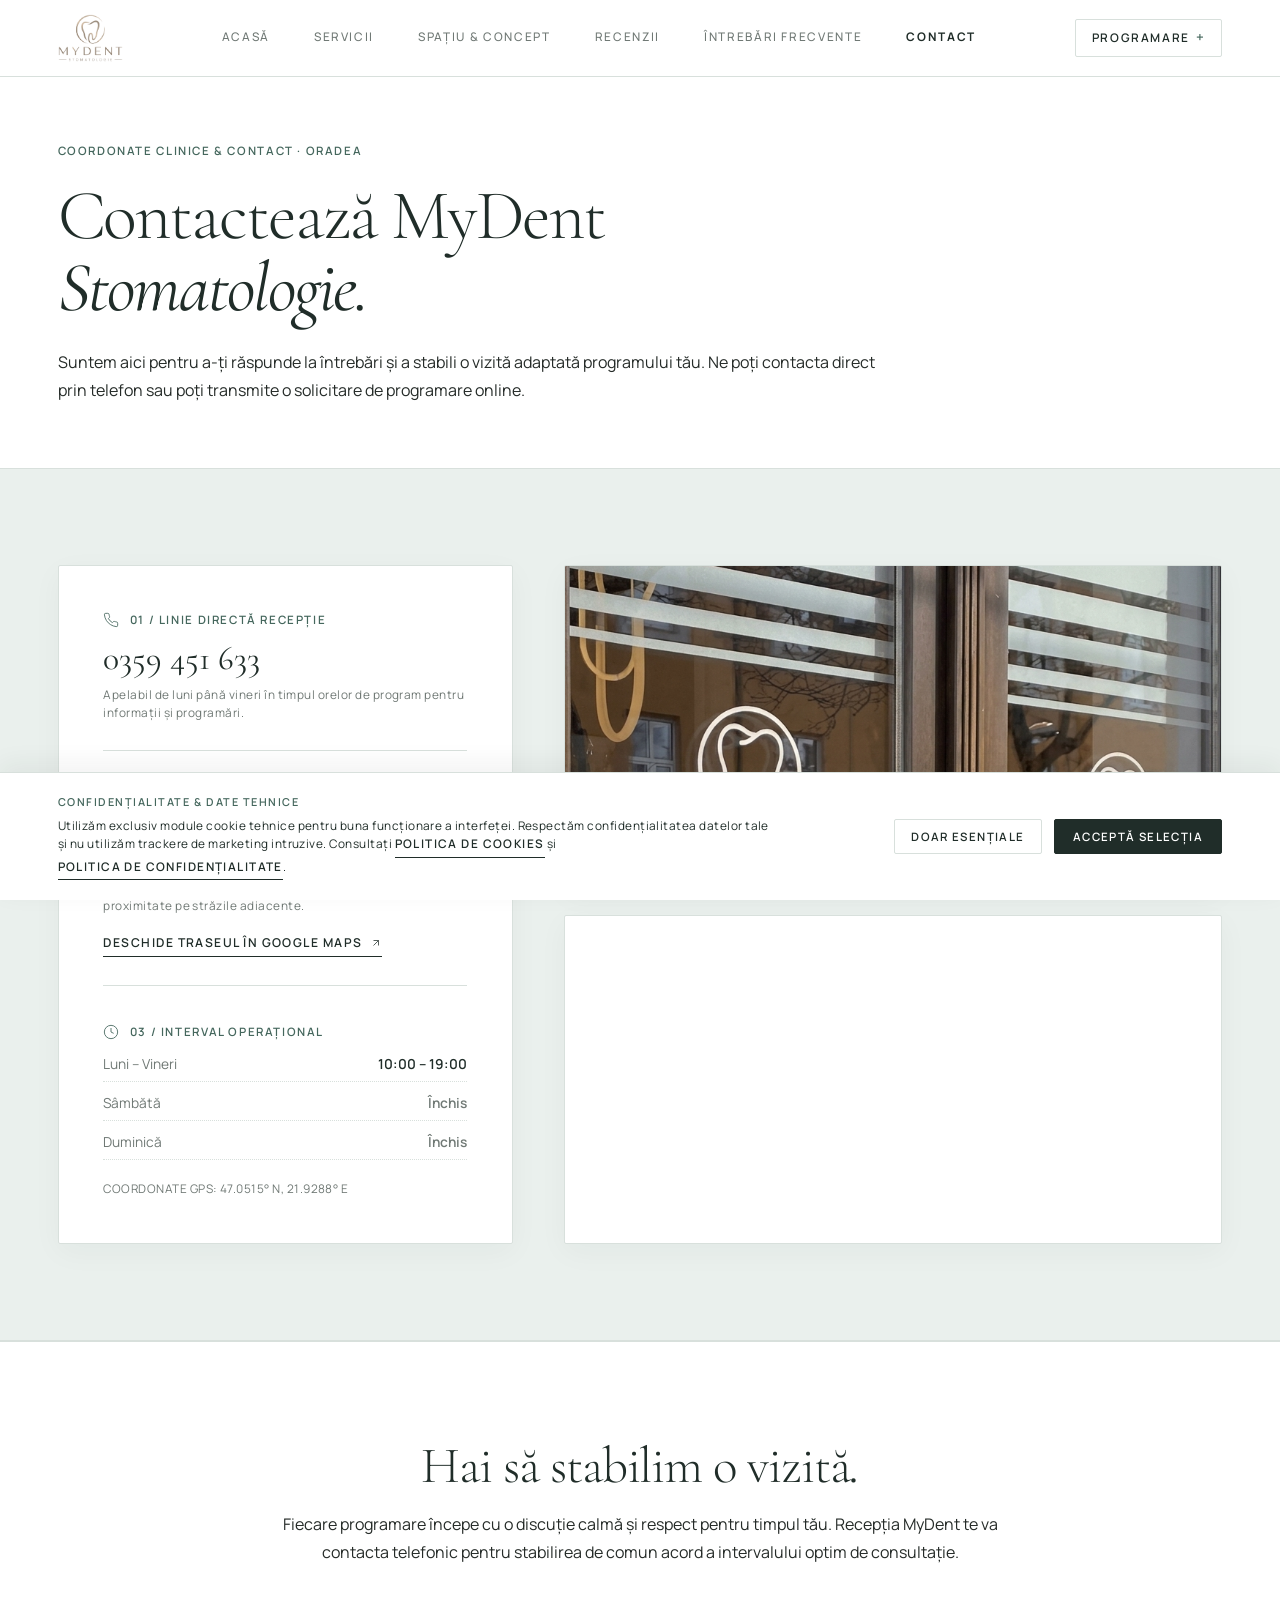
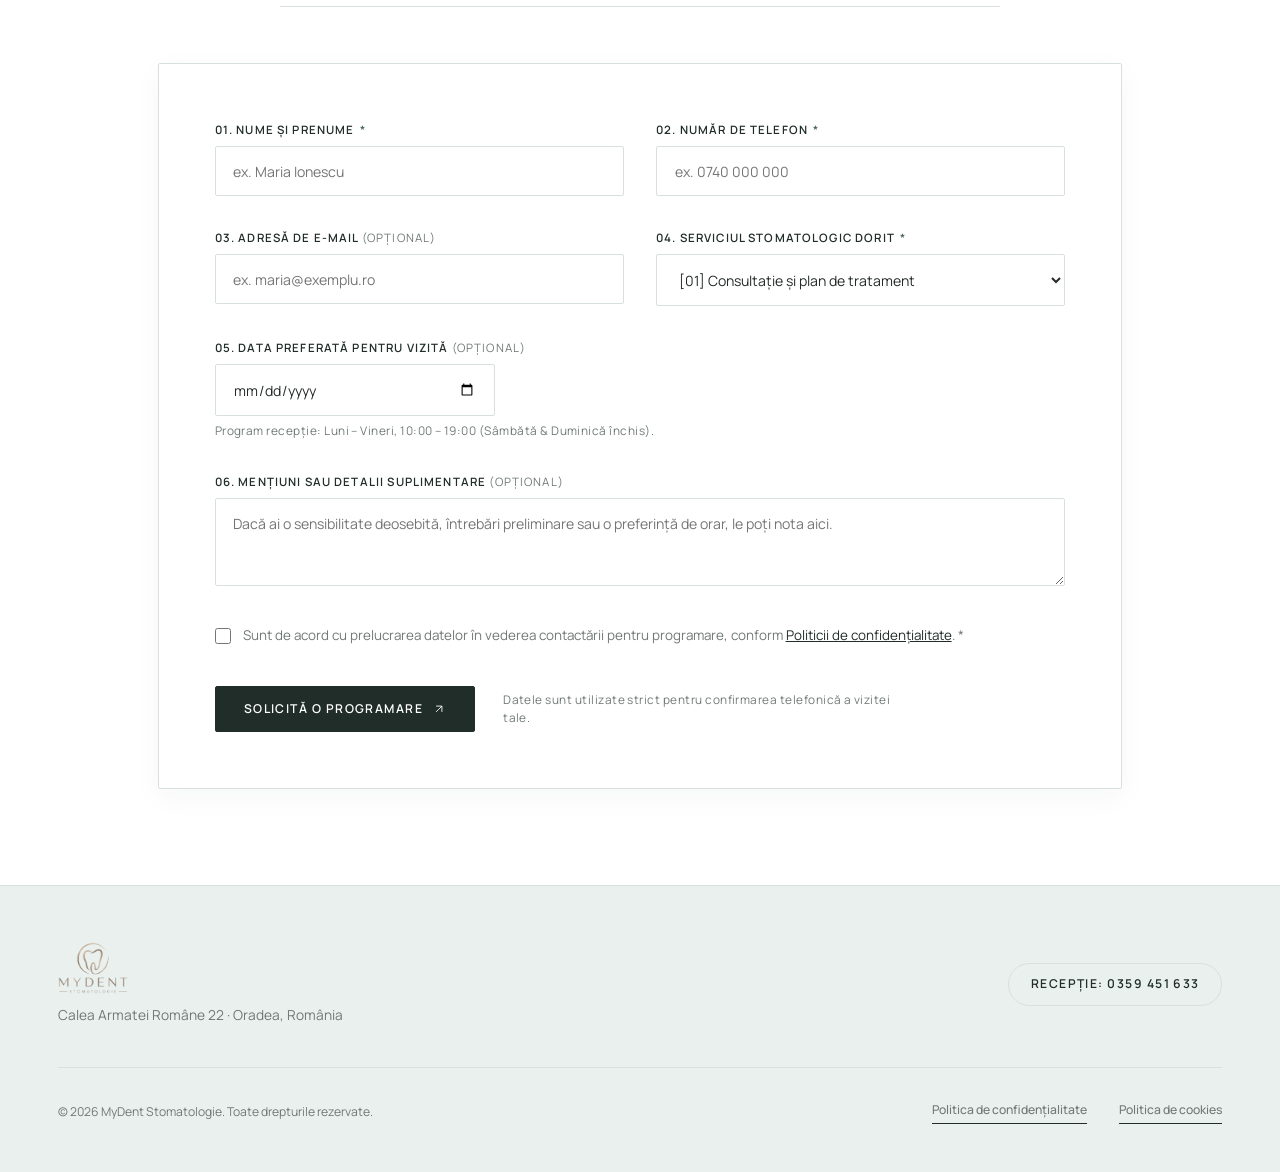
==== commit 84438da3: "Actualizare aliniere servicii mobil, eliminare index navigare, orar oficial 10-19, telefon oficial 0" ====
--- a/contact.html
+++ b/contact.html
@@ -60,7 +60,6 @@
     <!-- Mobile Drawer -->
     <div class="mobile-drawer" id="mobileDrawer" role="dialog" aria-modal="true" aria-label="Meniu de navigare">
       <div style="display: flex; flex-direction: column;">
-        <span class="editorial-label" style="margin-bottom: 1.5rem;">INDEX NAVIGARE · MYDENT</span>
         <a href="index.html" class="mobile-drawer-link">Acasă</a>
         <a href="servicii.html" class="mobile-drawer-link">Servicii</a>
         <a href="despre-noi.html" class="mobile-drawer-link">Spațiu &amp; Concept</a>
@@ -156,7 +155,7 @@
                   <div style="display: flex; flex-direction: column; gap: 0.6rem;">
                     <div style="display: flex; justify-content: space-between; font-size: 0.86rem; padding-bottom: 0.35rem; border-bottom: 1px dotted var(--color-borders);">
                       <span style="color: var(--color-text-secondary);">Luni – Vineri</span>
-                      <span style="font-weight: 600; color: var(--color-forest-charcoal);">10:00 – 18:00</span>
+                      <span style="font-weight: 600; color: var(--color-forest-charcoal);">10:00 – 19:00</span>
                     </div>
                     <div style="display: flex; justify-content: space-between; font-size: 0.86rem; padding-bottom: 0.35rem; border-bottom: 1px dotted var(--color-borders);">
                       <span style="color: var(--color-text-secondary);">Sâmbătă</span>
@@ -183,7 +182,7 @@
                 </div>
 
                 <div style="flex-grow: 1; min-height: 280px; border: 1px solid var(--color-borders); overflow: hidden; background-color: var(--color-white); border-radius: 2px; box-shadow: 0 8px 30px rgba(32, 45, 41, 0.04);">
-                  <iframe title="Harta localizare MyDent Stomatologie Oradea" width="100%" height="100%" style="border: 0; min-height: 280px; display: block;" loading="lazy" allowfullscreen referrerpolicy="no-referrer-when-downgrade" src="https://maps.google.com/maps?q=Calea+Armatei+Romane+22,+Oradea,+Romania&t=&z=16&ie=UTF8&iwloc=&output=embed"></iframe>
+                  <iframe title="Harta localizare MyDent Stomatologie Oradea" width="100%" height="100%" style="border: 0; min-height: 280px; display: block;" allowfullscreen referrerpolicy="no-referrer-when-downgrade" src="https://maps.google.com/maps?q=47.0515,21.9288+(MyDent+Stomatologie+Oradea)&amp;t=&amp;z=16&amp;ie=UTF8&amp;iwloc=B&amp;output=embed"></iframe>
                 </div>
               </div>
             </div>
@@ -216,7 +215,7 @@
                 Vă mulțumim pentru încredere<em>.</em>
               </h3>
               <p class="body-editorial" style="margin-bottom: 1.5rem; max-width: 680px; color: var(--color-text-main);">
-                Cererea ta a fost transmisă. Un reprezentant MyDent te va contacta telefonic în intervalul orelor de program (Luni – Vineri: 10:00 – 18:00) pentru a confirma data și ora exactă.
+                Cererea ta a fost transmisă. Un reprezentant MyDent te va contacta telefonic în intervalul orelor de program (Luni – Vineri: 10:00 – 19:00) pentru a confirma data și ora exactă.
               </p>
               <div style="padding: 1rem 1.25rem; background-color: var(--color-soft-sage); border: 1px solid var(--color-borders); font-size: 0.82rem; color: var(--color-forest-charcoal); margin-bottom: 1.75rem;">
                 <strong>Notă de conformitate:</strong> Aceasta reprezintă o solicitare preliminară. Rezervarea devine definitivă numai după confirmarea telefonică directă cu personalul clinicii.
@@ -267,7 +266,7 @@
               <div style="margin-bottom: 2rem;">
                 <label for="preferredDate" class="form-editorial-label">05. Data preferată pentru vizită <span style="color: var(--color-text-secondary); font-weight: 400;">(opțional)</span></label>
                 <input id="preferredDate" type="date" class="form-editorial-input" style="max-width: 280px;" />
-                <span class="caption-editorial" style="display: block; margin-top: 0.4rem; color: var(--color-text-secondary);">Program recepție: Luni – Vineri, 10:00 – 18:00 (Sâmbătă &amp; Duminică închis).</span>
+                <span class="caption-editorial" style="display: block; margin-top: 0.4rem; color: var(--color-text-secondary);">Program recepție: Luni – Vineri, 10:00 – 19:00 (Sâmbătă &amp; Duminică închis).</span>
               </div>
 
               <div style="margin-bottom: 2rem;">
@@ -314,8 +313,8 @@
             </div>
           </div>
 
-          <a href="tel:0759064150" class="btn-editorial-outline" style="padding: 0.65rem 1.35rem; font-size: 0.76rem; border-radius: 999px; text-decoration: none;">
-            <span>Recepție: 0759 064 150</span>
+          <a href="tel:0359451633" class="btn-editorial-outline" style="padding: 0.65rem 1.35rem; font-size: 0.76rem; border-radius: 999px; text-decoration: none;">
+            <span>Recepție: 0359 451 633</span>
           </a>
         </div>
 
--- a/css/style.css
+++ b/css/style.css
@@ -519,6 +519,48 @@
   transition: transform 0.28s cubic-bezier(0.16, 1, 0.3, 1), color 0.2s ease;
 }
 
+.service-row-header {
+  display: flex;
+  align-items: flex-start;
+  justify-content: space-between;
+  gap: 1rem;
+  margin-bottom: 0.5rem;
+}
+
+.service-row-title-wrap {
+  display: flex;
+  align-items: baseline;
+  gap: clamp(0.75rem, 2vw, 1.25rem);
+  flex-wrap: nowrap;
+  flex: 1;
+  min-width: 0;
+}
+
+.service-row-number {
+  font-family: var(--font-sans);
+  font-size: 0.82rem;
+  font-weight: 700;
+  color: var(--color-primary-accent);
+  min-width: 24px;
+  flex-shrink: 0;
+  line-height: 1.2;
+}
+
+.service-row-title-wrap h3 {
+  font-family: var(--font-serif);
+  font-size: clamp(1.25rem, 2.3vw, 1.95rem);
+  font-weight: 400;
+  color: var(--color-forest-charcoal);
+  margin: 0;
+  line-height: 1.2;
+  word-break: normal;
+  overflow-wrap: break-word;
+}
+
+.service-row-desc {
+  padding-left: clamp(2rem, 3.8vw, 2.75rem);
+}
+
 /* Gallery & Cards */
 .gallery-editorial-card {
   grid-column: span 4;
@@ -1107,6 +1149,10 @@
     padding-left: 0.5rem !important;
     padding-right: 0.5rem !important;
   }
+  .service-row-desc {
+    padding-left: 0 !important;
+    margin-top: 0.35rem !important;
+  }
   .contact-card-editorial {
     padding: 1.25rem 1rem !important;
     border-radius: 12px !important;
@@ -1122,7 +1168,8 @@
     border-radius: 12px !important;
   }
   .contact-card-map {
-    height: 200px !important;
+    height: 220px !important;
+    min-height: 220px !important;
     width: 100% !important;
     max-width: 100% !important;
     box-sizing: border-box !important;
@@ -1528,8 +1575,8 @@
 
 .contact-card-map {
   width: 100%;
-  height: 220px;
-  min-height: 200px;
+  height: 240px;
+  min-height: 220px;
   border-radius: 10px;
   overflow: hidden;
   border: 1px solid var(--color-borders);
@@ -1541,4 +1588,12 @@
   box-sizing: border-box;
 }
 
-
+.contact-card-map iframe {
+  width: 100% !important;
+  height: 100% !important;
+  min-height: 220px !important;
+  border: 0 !important;
+  display: block !important;
+}
+
+
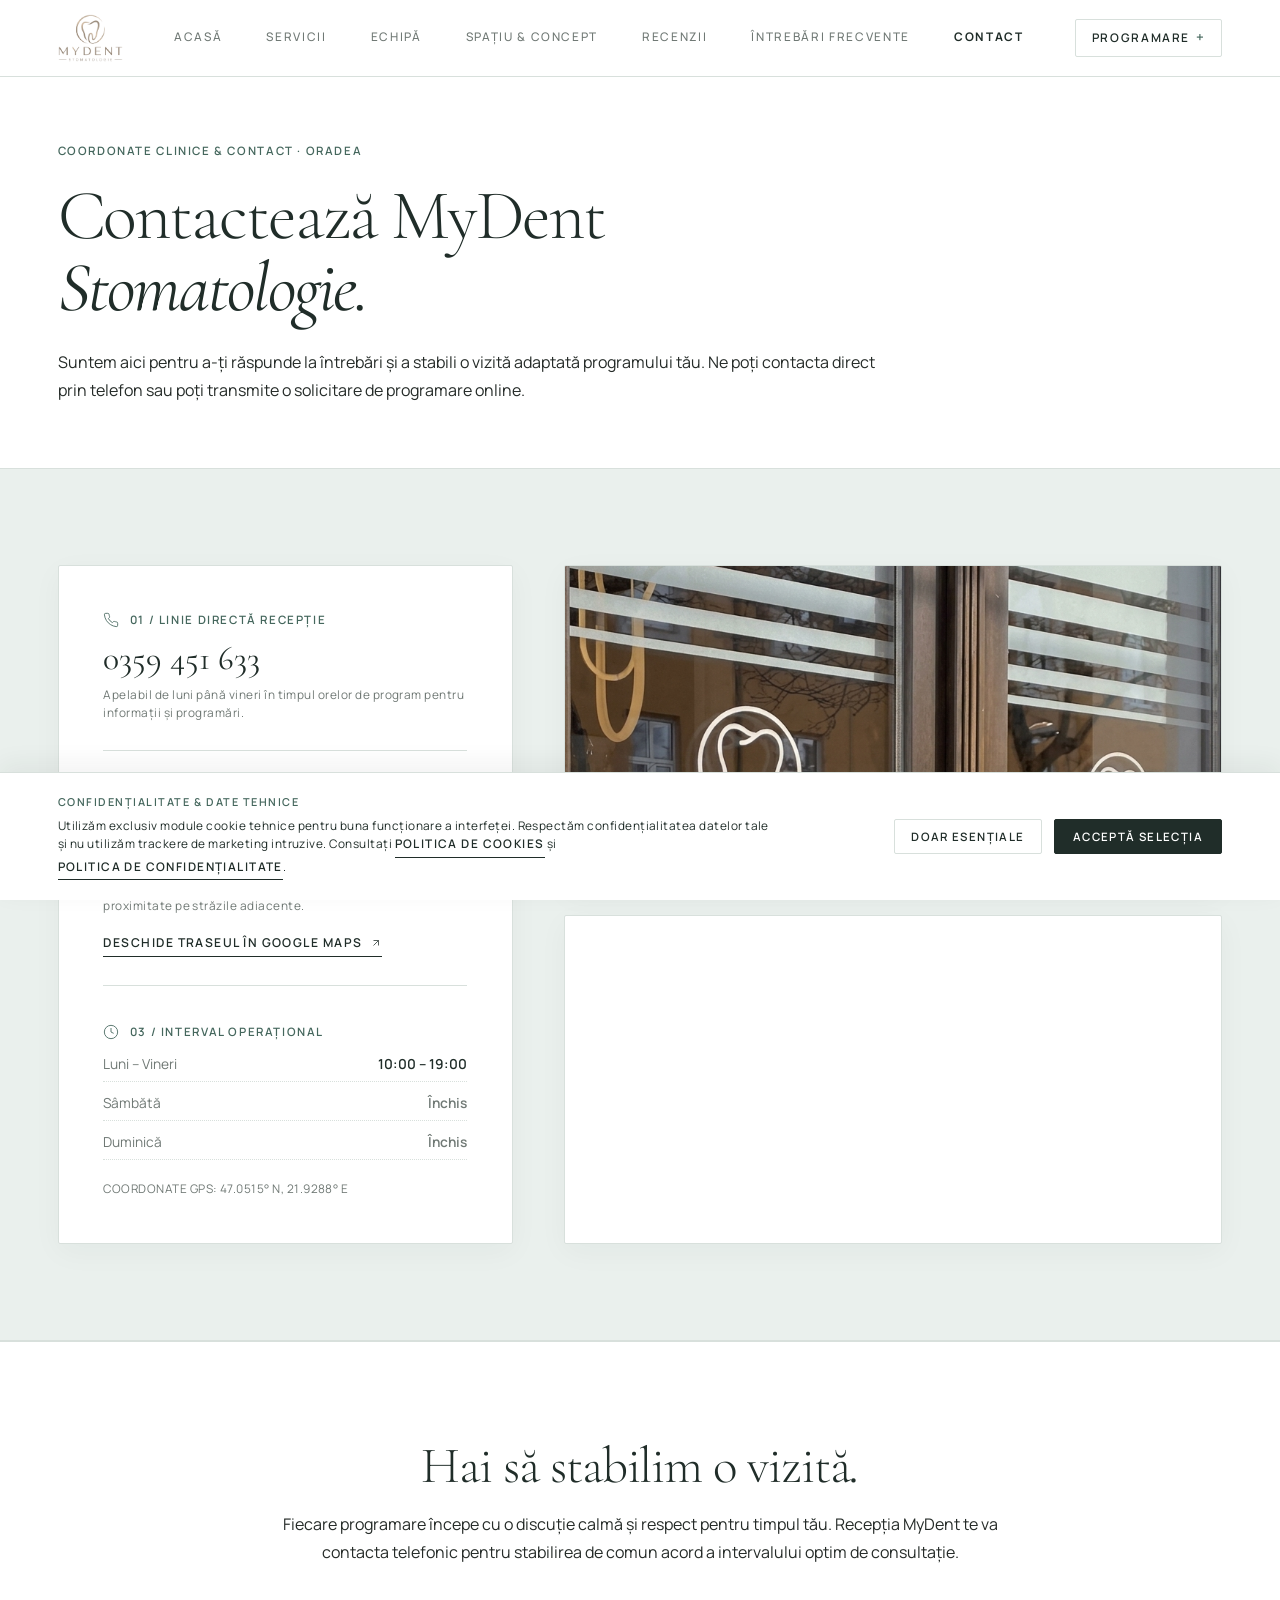
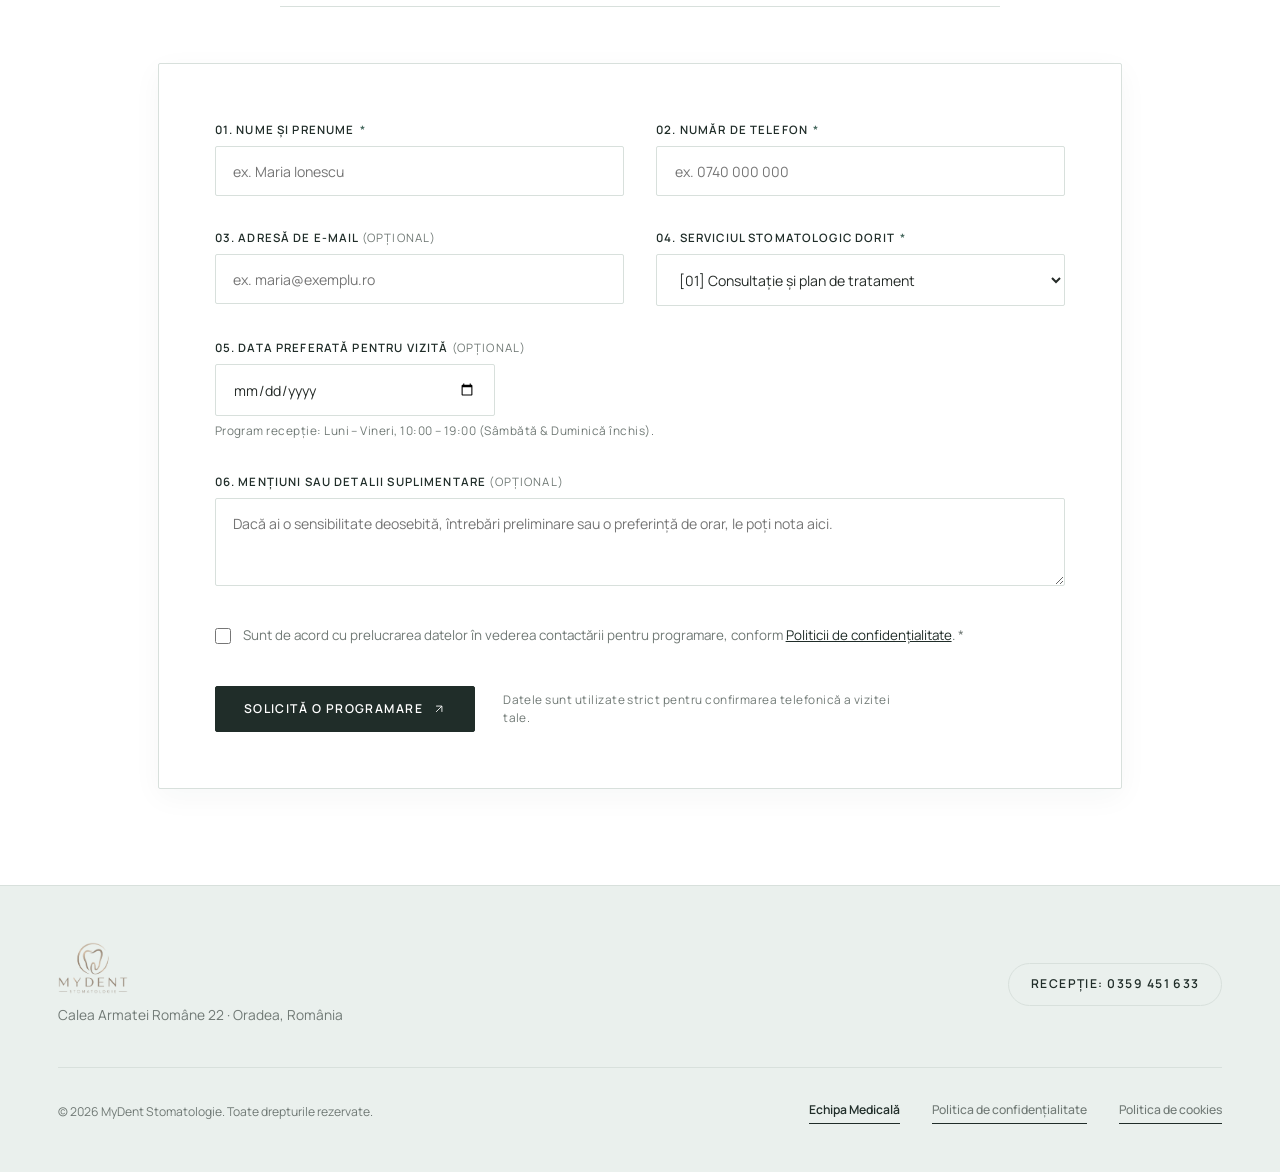
==== commit bb044629: "Adaugare sectiune si pagina Echipa Medicala cu 4 medici, carduri cu placeholder editabil si link in " ====
--- a/contact.html
+++ b/contact.html
@@ -37,6 +37,7 @@
         <nav class="desktop-nav" aria-label="Navigare principală">
           <a href="index.html" class="editorial-nav-item">Acasă</a>
           <a href="servicii.html" class="editorial-nav-item">Servicii</a>
+          <a href="echipa.html" class="editorial-nav-item">Echipă</a>
           <a href="despre-noi.html" class="editorial-nav-item">Spațiu &amp; Concept</a>
           <a href="index.html#recenzii" class="editorial-nav-item">Recenzii</a>
           <a href="index.html#faq" class="editorial-nav-item">Întrebări Frecvente</a>
@@ -62,6 +63,7 @@
       <div style="display: flex; flex-direction: column;">
         <a href="index.html" class="mobile-drawer-link">Acasă</a>
         <a href="servicii.html" class="mobile-drawer-link">Servicii</a>
+        <a href="echipa.html" class="mobile-drawer-link">Echipă</a>
         <a href="despre-noi.html" class="mobile-drawer-link">Spațiu &amp; Concept</a>
         <a href="index.html#recenzii" class="mobile-drawer-link">Recenzii</a>
         <a href="index.html#faq" class="mobile-drawer-link">Întrebări Frecvente</a>
@@ -321,6 +323,9 @@
         <div style="display: flex; flex-wrap: wrap; align-items: center; justify-content: space-between; gap: 1.25rem; padding-top: 2rem; font-size: 0.76rem; color: var(--color-text-secondary);">
           <div>© 2026 MyDent Stomatologie. Toate drepturile rezervate.</div>
           <div style="display: flex; align-items: center; gap: 2rem; flex-wrap: wrap;">
+            <a href="echipa.html" class="editorial-link" style="font-size: 0.76rem; color: var(--color-forest-charcoal); text-transform: none; letter-spacing: normal; font-weight: 600;">
+              Echipa Medicală
+            </a>
             <a href="politica-confidentialitate.html" class="editorial-link" style="font-size: 0.76rem; color: var(--color-text-secondary); text-transform: none; letter-spacing: normal; font-weight: 500;">
               Politica de confidențialitate
             </a>
--- a/css/style.css
+++ b/css/style.css
@@ -1596,4 +1596,205 @@
   display: block !important;
 }
 
-
+/* ==========================================================================
+   ECHIPA MEDICALĂ - CARDS & EDITABLE PLACEHOLDERS
+   ========================================================================== */
+.team-grid {
+  display: grid;
+  grid-template-columns: repeat(4, 1fr);
+  gap: 1.75rem;
+}
+
+@media (max-width: 1100px) {
+  .team-grid {
+    grid-template-columns: repeat(2, 1fr);
+    gap: 1.5rem;
+  }
+}
+
+@media (max-width: 640px) {
+  .team-grid {
+    grid-template-columns: 1fr;
+    gap: 1.5rem;
+  }
+}
+
+.doctor-card {
+  background-color: #FFFFFF;
+  border: 1px solid var(--color-borders);
+  border-radius: 14px;
+  overflow: hidden;
+  display: flex;
+  flex-direction: column;
+  transition: transform 0.35s cubic-bezier(0.16, 1, 0.3, 1), box-shadow 0.35s ease, border-color 0.35s ease;
+  box-shadow: 0 4px 20px rgba(32, 45, 41, 0.04);
+}
+
+.doctor-card:hover {
+  transform: translateY(-5px);
+  box-shadow: 0 18px 40px rgba(32, 45, 41, 0.09);
+  border-color: rgba(184, 151, 98, 0.45);
+}
+
+.doctor-photo-box {
+  position: relative;
+  width: 100%;
+  height: 330px;
+  background: linear-gradient(180deg, #FAF8F5 0%, #F3F1EC 100%);
+  display: flex;
+  flex-direction: column;
+  align-items: center;
+  justify-content: center;
+  overflow: hidden;
+  border-bottom: 1px dashed rgba(184, 151, 98, 0.35);
+}
+
+.doctor-placeholder-wrap {
+  display: flex;
+  flex-direction: column;
+  align-items: center;
+  text-align: center;
+  padding: 1.5rem;
+  z-index: 1;
+}
+
+.doctor-placeholder-icon-wrap {
+  width: 58px;
+  height: 58px;
+  border-radius: 50%;
+  background: #FFFFFF;
+  border: 1.5px solid rgba(184, 151, 98, 0.45);
+  display: flex;
+  align-items: center;
+  justify-content: center;
+  color: #B89762;
+  margin-bottom: 1rem;
+  box-shadow: 0 4px 12px rgba(184, 151, 98, 0.12);
+  transition: transform 0.3s ease, background-color 0.3s ease;
+}
+
+.doctor-card:hover .doctor-placeholder-icon-wrap {
+  transform: scale(1.08);
+  background: #FAF7F2;
+}
+
+.doctor-placeholder-title {
+  font-family: var(--font-serif);
+  font-size: 1.18rem;
+  color: var(--color-forest-charcoal);
+  margin-bottom: 0.3rem;
+  font-weight: 600;
+  letter-spacing: -0.01em;
+}
+
+.doctor-placeholder-sub {
+  font-family: var(--font-sans);
+  font-size: 0.72rem;
+  color: var(--color-text-secondary);
+  margin-bottom: 1.15rem;
+  letter-spacing: 0.04em;
+}
+
+.btn-upload-doctor-photo {
+  display: inline-flex;
+  align-items: center;
+  gap: 0.45rem;
+  background: #FFFFFF;
+  border: 1px solid rgba(184, 151, 98, 0.5);
+  padding: 0.45rem 1.05rem;
+  border-radius: 999px;
+  font-family: var(--font-sans);
+  font-size: 0.68rem;
+  font-weight: 700;
+  letter-spacing: 0.12em;
+  text-transform: uppercase;
+  color: #9E7B47;
+  cursor: pointer;
+  transition: all 0.25s ease;
+  box-shadow: 0 2px 8px rgba(32, 45, 41, 0.04);
+}
+
+.btn-upload-doctor-photo:hover {
+  background: #9E7B47;
+  color: #FFFFFF;
+  border-color: #9E7B47;
+  transform: translateY(-1px);
+  box-shadow: 0 4px 14px rgba(158, 123, 71, 0.28);
+}
+
+.doctor-tag-badge {
+  position: absolute;
+  bottom: 0.85rem;
+  left: 0.85rem;
+  background: #FFFFFF;
+  border: 1px solid rgba(216, 224, 220, 0.9);
+  padding: 0.35rem 0.75rem;
+  border-radius: 4px;
+  font-size: 0.62rem;
+  font-weight: 700;
+  letter-spacing: 0.1em;
+  text-transform: uppercase;
+  color: var(--color-forest-charcoal);
+  box-shadow: 0 2px 8px rgba(32, 45, 41, 0.06);
+  z-index: 2;
+}
+
+.doctor-real-img {
+  position: absolute;
+  top: 0;
+  left: 0;
+  width: 100%;
+  height: 100%;
+  object-fit: cover;
+  object-position: center top;
+  display: block;
+  transition: transform 0.6s cubic-bezier(0.16, 1, 0.3, 1);
+}
+
+.doctor-card:hover .doctor-real-img {
+  transform: scale(1.04);
+}
+
+.doctor-card-body {
+  padding: 1.5rem 1.35rem 1.65rem;
+  display: flex;
+  flex-direction: column;
+  flex-grow: 1;
+}
+
+.doctor-specialty {
+  font-size: 0.68rem;
+  font-weight: 700;
+  letter-spacing: 0.12em;
+  text-transform: uppercase;
+  color: #9E7B47;
+  margin-bottom: 0.45rem;
+}
+
+.doctor-name {
+  font-family: var(--font-serif);
+  font-size: 1.3rem;
+  font-weight: 600;
+  color: var(--color-forest-charcoal);
+  margin-bottom: 0.65rem;
+  line-height: 1.25;
+}
+
+.doctor-desc {
+  font-size: 0.84rem;
+  color: var(--color-text-secondary);
+  line-height: 1.65;
+  margin-bottom: 1.35rem;
+  flex-grow: 1;
+}
+
+.doctor-card-footer {
+  padding-top: 1rem;
+  border-top: 1px solid var(--color-borders);
+  display: flex;
+  align-items: center;
+  justify-content: space-between;
+}
+
+
+
